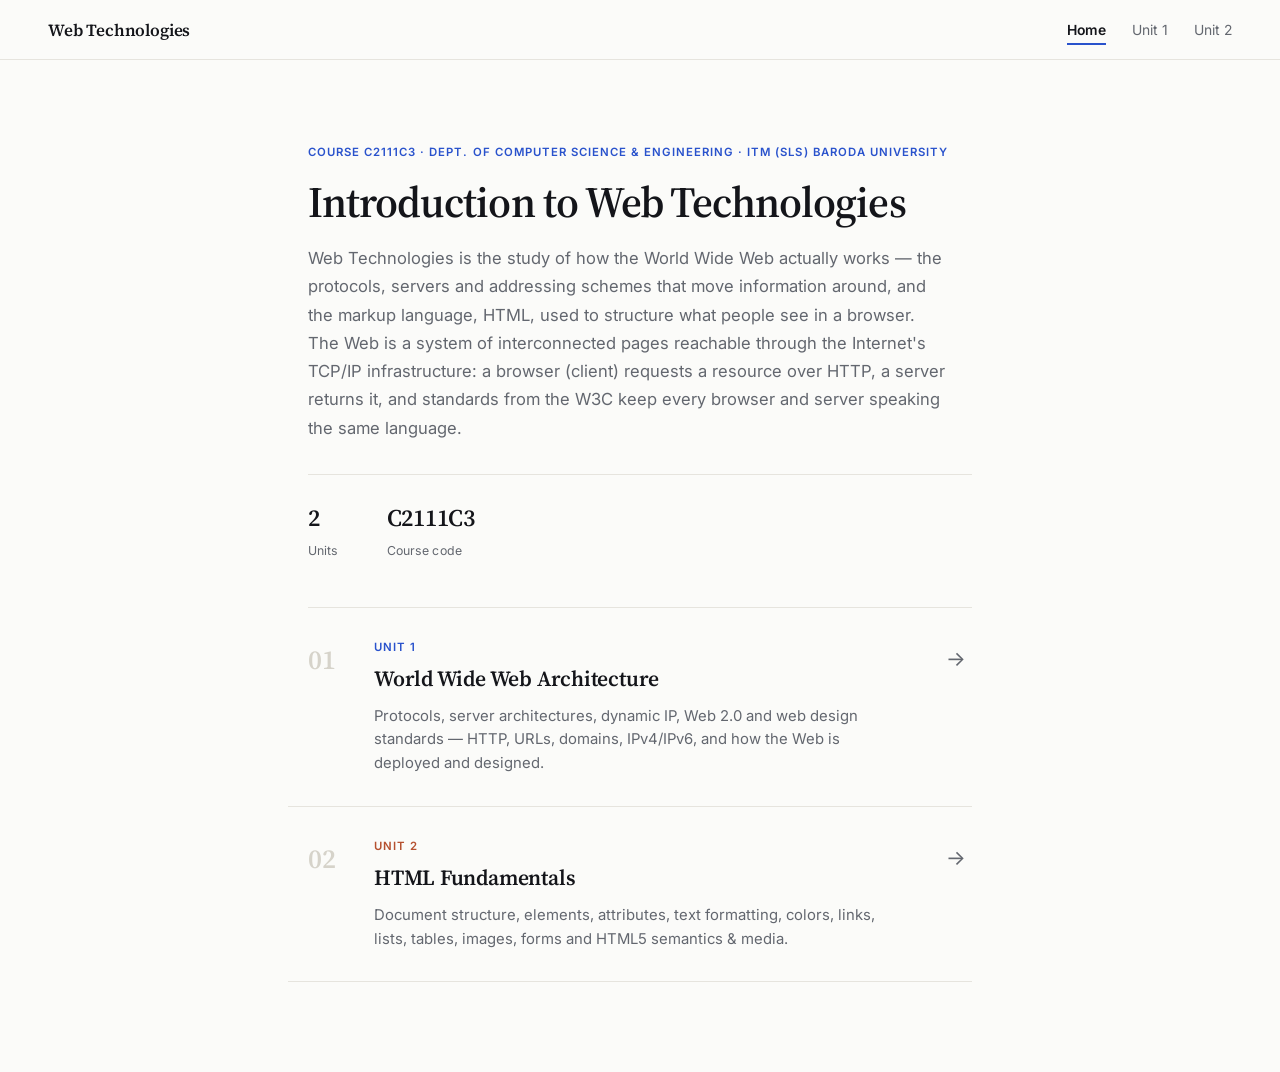
==== index.html @ 46a021d7 "wt website" ====
﻿<!DOCTYPE html>
<html lang="en">
<head>
<meta charset="UTF-8">
<meta name="viewport" content="width=device-width, initial-scale=1, viewport-fit=cover">
<title>Web Technologies — Course Notes</title>
<link rel="icon" type="image/x-icon" href="favicon.ico">
<link rel="preconnect" href="https://fonts.googleapis.com">
<link rel="preconnect" href="https://fonts.gstatic.com" crossorigin>
<link href="https://fonts.googleapis.com/css2?family=Source+Serif+4:opsz,wght@8..60,500;8..60,600;8..60,700&family=Inter:wght@400;500;600;700&display=swap" rel="stylesheet">
<link rel="stylesheet" href="style.css">
</head>
<body>

<header class="topbar">
  <button type="button" class="brand" data-page="home">Web&nbsp;Technologies</button>
  <div class="navgrp">
    <button type="button" id="nav-home" class="navlink on" data-page="home">Home</button>
    <button type="button" id="nav-unit1" class="navlink" data-page="unit1">Unit 1</button>
    <button type="button" id="nav-unit2" class="navlink" data-page="unit2">Unit 2</button>
  </div>
</header>
<div class="progress" id="progressBar"></div>

<!-- ============ HOME ============ -->
<div id="home" class="page active">
  <div class="home-wrap">
    <span class="eyebrow">Course C2111C3 · Dept. of Computer Science &amp; Engineering · ITM (SLS) Baroda University</span>
    <h1>Introduction to Web Technologies</h1>
    <p class="lede">Web Technologies is the study of how the World Wide Web actually works — the protocols, servers and addressing schemes that move information around, and the markup language, HTML, used to structure what people see in a browser. The Web is a system of interconnected pages reachable through the Internet's TCP/IP infrastructure: a browser (client) requests a resource over HTTP, a server returns it, and standards from the W3C keep every browser and server speaking the same language.</p>
    <div class="stats-row">
      <div><strong>2</strong><span>Units</span></div>
      <div><strong>C2111C3</strong><span>Course code</span></div>
    </div>
    <div class="unit-list">
      <a href="#unit1" class="unit-row c1" data-page="unit1">
        <span class="num">01</span>
        <span class="body">
          <span class="eyebrow">Unit 1</span>
          <h2>World Wide Web Architecture</h2>
          <p>Protocols, server architectures, dynamic IP, Web 2.0 and web design standards — HTTP, URLs, domains, IPv4/IPv6, and how the Web is deployed and designed.</p>
        </span>
        <span class="arrow">→</span>
      </a>
      <a href="#unit2" class="unit-row c2" data-page="unit2">
        <span class="num">02</span>
        <span class="body">
          <span class="eyebrow">Unit 2</span>
          <h2>HTML Fundamentals</h2>
          <p>Document structure, elements, attributes, text formatting, colors, links, lists, tables, images, forms and HTML5 semantics &amp; media.</p>
        </span>
        <span class="arrow">→</span>
      </a>
    </div>
  </div>
</div>

<!-- ============ UNIT 1 ============ -->
<div id="unit1" class="page">
<div class="layout">
<nav class="side">
  <button type="button" class="backlink" data-page="home">← Home</button>
  <div class="label">Unit 1 — Contents</div>
  <a href="#web-overview">WWW overview</a>
  <a href="#internet-vs-www">Internet vs WWW</a>
  <a href="#client-server">Client–server model</a>
  <a href="#http">HTTP request/response</a>
  <a href="#uri-url">URI vs URL</a>
  <a href="#domains">Domains &amp; TLDs</a>
  <a href="#ip-addressing">IPv4 vs IPv6</a>
  <a href="#ip-classes">IPv4 limits, IPv6, classes</a>
  <a href="#ip-mac">IP vs MAC &amp; safety</a>
  <a href="#dynamic-dns">Dynamic IP &amp; DDNS</a>
  <a href="#web20">Web 2.0 tech</a>
  <a href="#linux-server">Linux server setup</a>
  <a href="#web-design">Web design principles</a>
  <a href="#review-u1">Review questions</a>
</nav>
<main>
  <div class="unit-hero"><span class="eyebrow">Unit 1</span><h1>World Wide Web Architecture</h1><p>Protocols, server architectures, dynamic IP, Web 2.0 &amp; design standards.</p></div>

  <section class="topic u1" id="web-overview">
    <h3>What Is the World Wide Web?</h3>
    <p>The WWW is a system of interconnected pages and information accessed over the Internet, using hyperlinks to navigate between documents in text, image, audio and video formats. It was invented by Tim Berners-Lee at CERN in 1989, and the World Wide Web Consortium (<code class="inline">W3C</code>) was founded to keep its standards open. The very first website is still live at <code class="inline">http://info.cern.ch/</code>. Today the Web hosts 1.5&nbsp;billion+ sites in 150+ languages, reaches over 63% of the world's population, and is browsed mostly through Chrome (60%+ share).</p>
    <dl class="deflist">
      <div><dt>Web 1.0 (1990–2000)</dt><dd>Static, read-only, one-way information sharing.</dd></div>
      <div><dt>Web 2.0 (2000–2010)</dt><dd>Interactive, social, user-generated content.</dd></div>
      <div><dt>Web 3.0 (2010–2020)</dt><dd>Semantic web — machines understand and personalize data.</dd></div>
      <div><dt>Web 4.0 (2020–2030)</dt><dd>Intelligent, AI-driven, decentralized "web OS".</dd></div>
    </dl>
  </section>

  <section class="topic u1" id="internet-vs-www">
    <h3>Internet vs. World Wide Web</h3>
    <table>
      <tr><th></th><th>The Internet</th><th>The World Wide Web</th></tr>
      <tr><td>Layer</td><td>Hardware / network layer</td><td>Application / data layer</td></tr>
      <tr><td>What it is</td><td>A globally decentralized network of networks running TCP/IP — routers, fiber, packet switching, IP routing</td><td>An information system running <em>on top of</em> the Internet, using hypertext, URIs and HTTP</td></tr>
    </table>
    <p class="callout">Key takeaway: the Internet provides the <strong>infrastructure</strong> (the roads); the WWW provides the <strong>service</strong> (the traffic on them).</p>
  </section>

  <section class="topic u1" id="client-server">
    <h3>Browsers, Servers &amp; the Client–Server Model</h3>
    <p>The Web runs on a client–server architecture: the browser requests a resource and the server returns it. A browser is a software interface — Chrome, Opera Mini, Internet Explorer — that renders text/pictures/animation/video, and also handles searching, file transfer and mail.</p>
    <dl class="deflist">
      <div><dt>Web browser</dt><dd>Rendering engine (Blink, Gecko, WebKit) builds the DOM/CSSOM; a JS engine (V8, SpiderMonkey) runs scripts; a network/storage layer handles cache, cookies and TLS.</dd></div>
      <div><dt>Web server</dt><dd>Listens on ports 80/443, serves files or routes to an app. Apache uses one process/thread per connection; Nginx/Node.js is async event-driven, handling 10k+ connections efficiently.</dd></div>
    </dl>
  </section>

  <section class="topic u1" id="http">
    <h3>HTTP: Request &amp; Response</h3>
    <dl class="deflist">
      <div><dt>Request</dt><dd><strong>Line:</strong> method + URI + version, e.g. <code class="inline">GET /api/data HTTP/1.1</code> · <strong>Headers:</strong> Host, User-Agent, Accept · <strong>Body:</strong> payload for POST/PUT</dd></div>
      <div><dt>Response</dt><dd><strong>Status line:</strong> version + code, e.g. <code class="inline">HTTP/1.1 200 OK</code> · <strong>Headers:</strong> Content-Type, Set-Cookie, Cache-Control · <strong>Body:</strong> HTML, CSS or JSON</dd></div>
    </dl>
    <p><strong>Request–response lifecycle:</strong></p>
    <ol>
      <li><strong>DNS resolution</strong> — browser converts the domain to an IP via local cache → recursive resolver → root/TLD → authoritative DNS.</li>
      <li><strong>TCP 3-way handshake</strong> — client sends SYN, server replies SYN-ACK, client sends ACK, on port 80 or 443.</li>
      <li><strong>HTTP transmission</strong> — client sends the request; server runs routing/DB logic and returns the response.</li>
      <li><strong>Teardown / keep-alive</strong> — socket closes, or stays open for further requests.</li>
    </ol>
  </section>

  <section class="topic u1" id="uri-url">
    <h3>URI vs. URL</h3>
    <p><strong>URI</strong> is the umbrella term for anything that identifies a resource — a <strong>URL</strong> identifies by location, a <strong>URN</strong> identifies by name regardless of location (e.g. <code class="inline">urn:isbn:978-0-395-36341-6</code>). A <strong>URL</strong> is a URI that also tells you how to reach the resource, so it always includes a scheme, e.g. <code class="inline">https://www.google.com</code>. Analogy: a URI is like a person's name; a URL is their full home address.</p>
    <p><strong>Anatomy of a URL</strong> — <code class="inline">https://www.itmbu.ac.in</code>:</p>
    <table>
      <tr><th>Part</th><th>Value</th><th>Meaning</th></tr>
      <tr><td>Scheme</td><td>https://</td><td>Protocol; the "s" means an encrypted SSL/TLS connection</td></tr>
      <tr><td>Subdomain</td><td>www</td><td>Conventional label for the main public web server</td></tr>
      <tr><td>2nd-level domain</td><td>itmbu</td><td>The organisation's chosen name</td></tr>
      <tr><td>TLD</td><td>.ac.in</td><td>.ac = academic institution, .in = India ccTLD</td></tr>
    </table>
  </section>

  <section class="topic u1" id="domains">
    <h3>Domain Names, Labels &amp; TLDs</h3>
    <p>Domain names are human-readable stand-ins for hard-to-remember IP addresses, and are parsed <strong>right to left</strong> (e.g. <code class="inline">developer.mozilla.org</code> → TLD → label1 → label2). A <strong>label</strong> can be 1–63 characters, is case-insensitive, and may only use letters, digits and hyphens (never as the first/last character). The label directly before the TLD is the <strong>second-level domain (SLD)</strong>; a domain isn't limited to 3 labels — <code class="inline">informatics.ed.ac.uk</code> is valid, and any base domain can delegate subdomains (<code class="inline">support.mozilla.org</code>).</p>
    <dl class="deflist">
      <div><dt>Generic TLDs</dt><dd>.com, .org, .net — no eligibility rules.</dd></div>
      <div><dt>Country-code TLDs</dt><dd>.in, .fr, .us — may require local language or hosting.</dd></div>
      <div><dt>Restricted TLDs</dt><dd>.gov (government only), .edu / .ac (accredited institutions only).</dd></div>
    </dl>
    <p class="callout">You never permanently <em>own</em> a domain — you pay a registrar (which uses a registry) for the right to use it for one or more years, renewable ahead of other applicants. Some TLDs skip standard registrars entirely — every <code class="inline">.fire</code> domain, for example, is managed directly by Amazon.</p>
  </section>

  <section class="topic u1" id="ip-addressing">
    <h3>IP Addressing: IPv4 vs. IPv6</h3>
    <p>An IP address is a unique numeric label assigned to every network-connected device, allocated under IANA rules (ranging 0.0.0.0–255.255.255.255 for IPv4).</p>
    <table>
      <tr><th>Feature</th><th>IPv4</th><th>IPv6</th></tr>
      <tr><td>Size</td><td>32-bit</td><td>128-bit</td></tr>
      <tr><td>Notation</td><td>Decimal dotted — 192.168.5.18</td><td>Hex colon — 2001:db8::1</td></tr>
      <tr><td>Address space</td><td>~4.3 billion (nearly exhausted)</td><td>340 undecillion</td></tr>
      <tr><td>Configuration</td><td>Manual or DHCP</td><td>SLAAC, DHCPv6 or manual</td></tr>
      <tr><td>NAT</td><td>Often required</td><td>End-to-end connectivity, no NAT needed</td></tr>
      <tr><td>Security</td><td>IPsec optional</td><td>IPsec built in</td></tr>
      <tr><td>Header</td><td>Variable, 20–60 bytes</td><td>Fixed, 40 bytes</td></tr>
    </table>
    <dl class="deflist">
      <div><dt>Public</dt><dd>The router's external address facing the ISP/Internet.</dd></div>
      <div><dt>Private</dt><dd>Internal LAN address, reused across networks to save IPv4 space (IPv6 equivalent: ULA).</dd></div>
      <div><dt>Static</dt><dd>Manually fixed; used for servers, DNS, production systems.</dd></div>
      <div><dt>Dynamic</dt><dd>Auto-assigned by DHCP from a pool; changes on reboot/lease expiry.</dd></div>
    </dl>
    <p><strong>Reserved addresses:</strong> <code class="inline">0.0.0.0</code> default network · <code class="inline">127.0.0.1</code> loopback (self-test) · <code class="inline">169.254.0.1–254</code> link-local (auto-assigned when DHCP fails) · <code class="inline">255.255.255.255</code> broadcast.</p>
  </section>

  <section class="topic u1" id="ip-classes">
    <h3>IPv4 Limitations, IPv6 Benefits &amp; Address Classes</h3>
    <p>IPv4's 32-bit space is nearly exhausted, and it shows in three places: <strong>scalability</strong> (limited addresses plus wasteful broadcast overhead), <strong>routing</strong> (complex, variable-length headers and manual/DHCP misconfiguration slow every hop), and <strong>security</strong> (IPsec isn't built in, and QoS prioritisation for real-time video/voice is weak). IPv6 fixes all three with a 128-bit space, a simplified fixed 40-byte header, built-in IPsec, native QoS, and mobile-friendly design.</p>
    <p><strong>Transition strategies:</strong> <em>dual stacking</em> (a device runs IPv4 and IPv6 side by side), <em>tunneling</em> (IPv6 packets are wrapped inside IPv4 to cross older networks), and <em>NAT</em> (translates addresses so the two IP versions can talk to each other).</p>
    <table>
      <tr><th>Class</th><th>Range</th><th>Use</th></tr>
      <tr><td>A</td><td>10.0.0.0 – 10.255.255.255</td><td>Common subnet</td></tr>
      <tr><td>B</td><td>172.16.0.0 – 172.31.255.255</td><td>Common subnet</td></tr>
      <tr><td>C</td><td>192.168.0.0 – 192.168.255.255</td><td>Common subnet</td></tr>
      <tr><td>D</td><td>224.0.0.0 – 239.255.255.255</td><td>Multicast</td></tr>
      <tr><td>E</td><td>240.0.0.0 – 254.255.255.255</td><td>Experimental</td></tr>
    </table>
  </section>

  <section class="topic u1" id="ip-mac">
    <h3>IP vs. MAC Address, and Staying Safe</h3>
    <dl class="deflist">
      <div><dt>IP address</dt><dd>Network-layer connection identifier, 4 bytes (IPv4) or 16 bytes (IPv6), assigned by the ISP, usually dynamic, and visible to third parties online.</dd></div>
      <div><dt>MAC address</dt><dd>Data-link-layer physical identifier, 6-byte hex, set by the hardware manufacturer, static/permanent, and private — visible only on your own LAN.</dd></div>
    </dl>
    <p>An exposed IP can be used for geographic tracking, targeted DDoS attacks, or to falsely implicate you in illegal downloads. Protect it with a <strong>VPN</strong>, a <strong>proxy server</strong>, a <strong>NAT firewall</strong>, ISP-rotated <strong>dynamic IPs</strong>, or simply by resetting your modem.</p>
  </section>

  <section class="topic u1" id="dynamic-dns">
    <h3>Dynamic IP &amp; Dynamic DNS (DDNS)</h3>
    <p><strong>Problem:</strong> standard DNS A-records map a domain to a fixed IP. When a home or small-business server's dynamic IP changes, the domain lookup breaks.</p>
    <p><strong>Solution:</strong> a lightweight DDNS daemon on the server watches the WAN IP; whenever it changes, the daemon sends an authenticated API request that updates the DNS A-record within seconds, keeping the domain reliably pointed at the server.</p>
  </section>

  <section class="topic u1" id="web20">
    <h3>Web 2.0 Technologies</h3>
    <dl class="deflist">
      <div><dt>AJAX / async</dt><dd><code class="inline">XMLHttpRequest</code> and <code class="inline">fetch()</code> fetch data in the background without a full reload — enabling single-page apps.</dd></div>
      <div><dt>User-generated content</dt><dd>Shift from static one-way pages to participatory platforms — social networks, wikis, blogs.</dd></div>
      <div><dt>RESTful APIs</dt><dd>Lightweight JSON over HTTP REST replaced heavy SOAP/XML, enabling third-party mashups.</dd></div>
      <div><dt>SaaS</dt><dd>Apps moved from installed binaries to cloud-hosted browser apps (Docs, Figma, Office 365).</dd></div>
    </dl>
  </section>

  <section class="topic u1" id="linux-server">
    <h3>Deploying a Linux Web Server</h3>
    <ol>
      <li><strong>Install packages</strong> — <code class="inline">sudo apt update && sudo apt install apache2 nginx</code> on Debian/Ubuntu.</li>
      <li><strong>Directory &amp; permissions</strong> — document root at <code class="inline">/var/www/html</code>, ownership assigned via <code class="inline">chown</code>.</li>
      <li><strong>Virtual hosts</strong> — per-domain config files in <code class="inline">sites-available</code>, letting one IP serve multiple domains.</li>
      <li><strong>Firewall &amp; SSL</strong> — open HTTP/HTTPS ports with <code class="inline">ufw</code>; issue certificates via Let's Encrypt / Certbot.</li>
    </ol>
  </section>

  <section class="topic u1" id="web-design">
    <h3>Effective Web Design Principles</h3>
    <dl class="deflist">
      <div><dt>Visual hierarchy / F-pattern</dt><dd>Users scan, not read — eye-tracking shows an F-shaped pattern, so put logos, nav and CTAs along the top-left path.</dd></div>
      <div><dt>3-click rule</dt><dd>Clear sitemaps and breadcrumbs so any content is reachable within 3 clicks.</dd></div>
      <div><dt>Responsive design (RWD)</dt><dd>Fluid layouts across phones/tablets/desktops via media queries, flexbox and grid.</dd></div>
      <div><dt>Accessibility (WCAG 2.1)</dt><dd>Minimum 4.5:1 text contrast, image alt text, full keyboard navigation.</dd></div>
      <div><dt>Performance</dt><dd>Core Web Vitals (LCP/CLS/FID) improved via image compression, minification, CDNs; 1s loads convert far better than 4s loads.</dd></div>
      <div><dt>Cross-browser &amp; security</dt><dd>CSS resets/autoprefixer for engine differences; enforce Content-Security-Policy headers to block XSS and clickjacking.</dd></div>
    </dl>
  </section>

  <section class="topic u1" id="review-u1">
    <h3>Quick Review Questions</h3>
    <ol>
      <li>Differentiate between the Internet and the WWW, with examples.</li>
      <li>Explain the HTTP request–response header structure in detail.</li>
      <li>Describe Dynamic IP and how Dynamic DNS resolves IP shifts.</li>
      <li>What are the key features of Web 2.0? Explain AJAX.</li>
    </ol>
  </section>
  <footer>Web Technologies (C2111C3) — Unit 1 notes, compiled from class lecture slides.</footer>
</main>
</div>
</div>

<!-- ============ UNIT 2 ============ -->
<div id="unit2" class="page">
<div class="layout">
<nav class="side">
  <button type="button" class="backlink" data-page="home">← Home</button>
  <div class="label">Unit 2 — Contents</div>
  <a href="#html-intro">What is HTML?</a>
  <a href="#html-history">HTML history</a>
  <a href="#elements-tags">Elements &amp; nesting</a>
  <a href="#attributes">Attributes</a>
  <a href="#headings-paragraphs">Headings &amp; paragraphs</a>
  <a href="#text-formatting">Text formatting</a>
  <a href="#quotations">Quotations &amp; citation</a>
  <a href="#colors">Colors</a>
  <a href="#links">Hyperlinks</a>
  <a href="#lists">Lists</a>
  <a href="#tables">Tables</a>
  <a href="#images">Images</a>
  <a href="#forms">Forms &amp; input</a>
  <a href="#html5">HTML5 semantics &amp; media</a>
  <a href="#meta">Meta tags &amp; XHTML</a>
</nav>
<main>
  <div class="unit-hero"><span class="eyebrow" style="color:var(--u2)">Unit 2</span><h1>HTML</h1><p>Document structure, elements, attributes, formatting, and HTML5.</p></div>

  <section class="topic u2" id="html-intro">
    <h3>What Is HTML?</h3>
    <p>HTML (HyperText Markup Language) is the standard markup language for creating web pages. It describes a page's structure through nested elements that define layout blocks; the browser interprets these tags to render content — it never displays the raw tags themselves.</p>
    <div class="codeblock"><div class="codebar"><span class="lang">html</span><button class="copybtn">Copy</button></div><pre data-lang="html"><code>&lt;!DOCTYPE html&gt;
&lt;html&gt;
  &lt;head&gt;
    &lt;title&gt;Page Title&lt;/title&gt;
  &lt;/head&gt;
  &lt;body&gt;
    &lt;h1&gt;My First Heading&lt;/h1&gt;
    &lt;p&gt;My first paragraph.&lt;/p&gt;
  &lt;/body&gt;
&lt;/html&gt;</code></pre></div>
    <p><code class="inline">&lt;!DOCTYPE html&gt;</code> declares an HTML5 document · <code class="inline">&lt;html&gt;</code> is the root element · <code class="inline">&lt;head&gt;</code> holds metadata · <code class="inline">&lt;title&gt;</code> sets the browser tab text · <code class="inline">&lt;body&gt;</code> contains everything visible.</p>
    <p class="callout">Tip: press <strong>Ctrl+U</strong> (Cmd+Option+U on Mac) to view a page's raw source, or right-click → <strong>Inspect</strong> to explore live elements and styles in DevTools.</p>
  </section>

  <section class="topic u2" id="html-history">
    <h3>A Brief History of HTML</h3>
    <p>1989 Tim Berners-Lee invents the Web → 1991 he writes HTML → 1993 Dave Raggett drafts HTML → 1995 HTML 2.0 → 1997 HTML 3.2 (W3C) → 1999 HTML 4.01 → 2000 XHTML 1.0 → 2008–2014 WHATWG drafts culminate in the HTML5 W3C Recommendation (2014) → 2016–2017 HTML 5.1 / 5.2.</p>
  </section>

  <section class="topic u2" id="elements-tags">
    <h3>Elements, Tags &amp; Nesting</h3>
    <p>An element = start tag + content + end tag, e.g. <code class="inline">&lt;p&gt;My first paragraph.&lt;/p&gt;</code>. <strong>Empty elements</strong> like <code class="inline">&lt;br&gt;</code> have no content and no closing tag. Elements nest inside one another, and closing tags must mirror the opening order: <code class="inline">&lt;html&gt;&lt;body&gt;…&lt;/body&gt;&lt;/html&gt;</code>.</p>
    <p class="callout">Never skip a closing tag — browsers may auto-correct malformed markup, but relying on that causes unpredictable rendering, style leakage and accessibility bugs. HTML tags are case-insensitive (<code class="inline">&lt;P&gt;</code> = <code class="inline">&lt;p&gt;</code>), but W3C recommends — and XHTML requires — lowercase.</p>
  </section>

  <section class="topic u2" id="attributes">
    <h3>HTML Attributes</h3>
    <p>Attributes live only in the start tag, as <code class="inline">name="value"</code> pairs, and modify an element's default behaviour.</p>
    <table>
      <tr><th>Attribute</th><th>Used on</th><th>Purpose</th></tr>
      <tr><td><code>href</code></td><td>&lt;a&gt;</td><td>Link destination</td></tr>
      <tr><td><code>src</code></td><td>&lt;img&gt;</td><td>Resource path — absolute (external) or relative (local, more resilient)</td></tr>
      <tr><td><code>width</code> / <code>height</code></td><td>&lt;img&gt;</td><td>Reserves layout space, prevents shift while loading</td></tr>
      <tr><td><code>alt</code></td><td>&lt;img&gt;</td><td>Fallback text for accessibility / broken images</td></tr>
      <tr><td><code>style</code></td><td>any element</td><td>Inline CSS, e.g. <code>style="background-color:powderblue;"</code></td></tr>
      <tr><td><code>lang</code></td><td>&lt;html&gt;</td><td>Declares page language, e.g. <code>lang="en-US"</code></td></tr>
      <tr><td><code>title</code></td><td>any element</td><td>Hover tooltip / advisory text</td></tr>
    </table>
    <p class="callout">Always quote attribute values (mandatory once a value contains a space) and prefer lowercase attribute names. If a value itself contains quotes, alternate styles: <code class="inline">title='John "Ace" Smith'</code> or <code class="inline">title="John 'Ace' Smith"</code>.</p>
  </section>

  <section class="topic u2" id="headings-paragraphs">
    <h3>Headings, Paragraphs &amp; Whitespace</h3>
    <p><code class="inline">&lt;h1&gt;</code>–<code class="inline">&lt;h6&gt;</code> define six levels of heading importance — use only one <code class="inline">&lt;h1&gt;</code> per page, and never use headings just to make text big or bold (search engines use them to index structure; resize with <code class="inline">style="font-size:60px;"</code> instead). <code class="inline">&lt;p&gt;</code> defines a block-level paragraph; browsers add margin before and after automatically.</p>
    <p>Extra spaces and line breaks in your source code <strong>collapse to a single space</strong> when rendered (the "poem problem") — use <code class="inline">&lt;pre&gt;</code> to preserve exact whitespace and line breaks in a monospace font. <code class="inline">&lt;hr&gt;</code> inserts a thematic break; <code class="inline">&lt;br&gt;</code> forces a line break without starting a new paragraph.</p>
  </section>

  <section class="topic u2" id="text-formatting">
    <h3>Text Formatting Elements</h3>
    <table>
      <tr><th>Tag</th><th>Effect</th></tr>
      <tr><td><code>&lt;b&gt;</code></td><td>Bold text (visual only)</td></tr>
      <tr><td><code>&lt;strong&gt;</code></td><td>Important text (bold + semantic emphasis)</td></tr>
      <tr><td><code>&lt;i&gt;</code></td><td>Italic text (visual only)</td></tr>
      <tr><td><code>&lt;em&gt;</code></td><td>Emphasized text (italic + semantic stress)</td></tr>
      <tr><td><code>&lt;small&gt;</code></td><td>Smaller text</td></tr>
      <tr><td><code>&lt;mark&gt;</code></td><td>Highlighted / marked text</td></tr>
      <tr><td><code>&lt;del&gt;</code></td><td>Deleted text (strikethrough)</td></tr>
      <tr><td><code>&lt;ins&gt;</code></td><td>Inserted text (underlined)</td></tr>
      <tr><td><code>&lt;sub&gt;</code> / <code>&lt;sup&gt;</code></td><td>Subscript / superscript</td></tr>
    </table>
  </section>

  <section class="topic u2" id="quotations">
    <h3>Quotation &amp; Citation Elements</h3>
    <table>
      <tr><th>Tag</th><th>Purpose</th></tr>
      <tr><td><code>&lt;blockquote&gt;</code></td><td>Long, block-level quotation (browser adds margins)</td></tr>
      <tr><td><code>&lt;q&gt;</code></td><td>Short inline quotation (browser adds quote marks automatically)</td></tr>
      <tr><td><code>&lt;abbr&gt;</code></td><td>Abbreviation — pair with <code>title=""</code> for the full term on hover</td></tr>
      <tr><td><code>&lt;address&gt;</code></td><td>Contact information for the author/owner</td></tr>
      <tr><td><code>&lt;cite&gt;</code></td><td>Title of a referenced creative work</td></tr>
      <tr><td><code>&lt;bdo&gt;</code></td><td>Overrides text direction (bi-directional override)</td></tr>
    </table>
  </section>

  <section class="topic u2" id="colors">
    <h3>HTML Colors</h3>
    <p>Colors can use 140+ named keywords or three numeric models:</p>
    <div class="swatch-row">
      <div class="swatch" style="background:rgb(255,99,71)"></div>
      <div class="swatch" style="background:#2952cc"></div>
      <div class="swatch" style="background:hsl(147,50%,47%)"></div>
      <div class="swatch" style="background:hsla(9,100%,64%,.5)"></div>
    </div>
    <ul>
      <li><strong>RGB</strong> — <code class="inline">rgb(red, green, blue)</code>, each 0–255, e.g. <code class="inline">rgb(255,99,71)</code>; <strong>RGBA</strong> adds an alpha (0–1) for opacity.</li>
      <li><strong>HEX</strong> — <code class="inline">#RRGGBB</code>, two hex digits per channel, e.g. <code class="inline">#ff6347</code>.</li>
      <li><strong>HSL</strong> — <code class="inline">hsl(hue, saturation, lightness)</code>: hue 0–360° (0=red, 120=green, 240=blue), saturation 0–100% (0%=gray → 100%=full color), lightness 0–100% (0%=black → 100%=white). <strong>HSLA</strong> adds an alpha channel.</li>
    </ul>
    <p><strong>Try it — live HSL mixer:</strong></p>
    <div class="mixer">
      <div class="sliders">
        <label>Hue <span id="mh-val">210</span>°<input type="range" id="mh" min="0" max="360" value="210"></label>
        <label>Saturation <span id="ms-val">70</span>%<input type="range" id="ms" min="0" max="100" value="70"></label>
        <label>Lightness <span id="ml-val">55</span>%<input type="range" id="ml" min="0" max="100" value="55"></label>
      </div>
      <div class="mixer-col">
        <div class="mixer-swatch" id="mixer-swatch"></div>
        <code class="inline mixer-code" id="mixer-code">hsl(210,70%,55%)</code>
      </div>
    </div>
  </section>

  <section class="topic u2" id="links">
    <h3>Hyperlinks</h3>
    <div class="codeblock"><div class="codebar"><span class="lang">html</span><button class="copybtn">Copy</button></div><pre data-lang="html"><code>&lt;a href="https://www.itmbu.ac.in" target="_blank"&gt;Visit ITMBU&lt;/a&gt;
&lt;a href="https://example.com"&gt;&lt;img src="logo.png" alt="Logo"&gt;&lt;/a&gt;
&lt;a href="mailto:info@itmbu.ac.in"&gt;Email us&lt;/a&gt;</code></pre></div>
    <p>Images and buttons can be wrapped in an <code class="inline">&lt;a&gt;</code> too, and <code class="inline">mailto:</code> links open the user's email client. The <code class="inline">target</code> attribute controls where the link opens: <code class="inline">_self</code> (default, same tab), <code class="inline">_blank</code> (new tab), <code class="inline">_parent</code>, <code class="inline">_top</code>.</p>
    <p><strong>Absolute URL</strong> — full address to an external resource. <strong>Relative URL</strong> — a path within the same site (e.g. <code class="inline">images/pic.jpg</code>); preferred, since it survives a domain change.</p>
  </section>

  <section class="topic u2" id="lists">
    <h3>Lists</h3>
    <dl class="deflist">
      <div><dt>&lt;ul&gt;</dt><dd>Unordered (bulleted) list of <code class="inline">&lt;li&gt;</code> items; <code class="inline">type</code> can be disc, circle or square.</dd></div>
      <div><dt>&lt;ol&gt;</dt><dd>Ordered (numbered) list of <code class="inline">&lt;li&gt;</code> items; <code class="inline">type</code> can be 1, A, a, I or i.</dd></div>
      <div><dt>&lt;dl&gt;</dt><dd>Description list pairing <code class="inline">&lt;dt&gt;</code> (term) with <code class="inline">&lt;dd&gt;</code> (description).</dd></div>
    </dl>
  </section>

  <section class="topic u2" id="tables">
    <h3>Tables</h3>
    <p><code class="inline">&lt;table&gt;</code> defines the table, <code class="inline">&lt;tr&gt;</code> a row, <code class="inline">&lt;td&gt;</code> a standard cell, <code class="inline">&lt;th&gt;</code> a bold, centered header cell.</p>
    <div class="codeblock"><div class="codebar"><span class="lang">html</span><button class="copybtn">Copy</button></div><pre data-lang="html"><code>&lt;table&gt;
  &lt;tr&gt;&lt;th&gt;Name&lt;/th&gt;&lt;th&gt;Marks&lt;/th&gt;&lt;/tr&gt;
  &lt;tr&gt;&lt;td&gt;Asha&lt;/td&gt;&lt;td&gt;92&lt;/td&gt;&lt;/tr&gt;
&lt;/table&gt;</code></pre></div>
  </section>

  <section class="topic u2" id="images">
    <h3>Images</h3>
    <div class="codeblock"><div class="codebar"><span class="lang">html</span><button class="copybtn">Copy</button></div><pre data-lang="html"><code>&lt;img src="img_girl.jpg" alt="Girl with a jacket" width="500" height="600"&gt;</code></pre></div>
    <p><code class="inline">&lt;img&gt;</code> is an empty (self-closing) element. <code class="inline">src</code> can be absolute or relative; <code class="inline">alt</code> is essential for accessibility and shows if the image fails to load; <code class="inline">width</code>/<code class="inline">height</code> prevent layout shift while loading. Common formats: JPEG, PNG, GIF, SVG, WebP.</p>
  </section>

  <section class="topic u2" id="forms">
    <h3>Forms &amp; Input</h3>
    <div class="codeblock"><div class="codebar"><span class="lang">html</span><button class="copybtn">Copy</button></div><pre data-lang="html"><code>&lt;form action="/action_page.php"&gt;
  &lt;label for="fname"&gt;First name:&lt;/label&gt;
  &lt;input type="text" id="fname" name="fname"&gt;
  &lt;input type="submit" value="Submit"&gt;
&lt;/form&gt;</code></pre></div>
    <p><code class="inline">&lt;form&gt;</code> wraps and coordinates all input controls, typically posting to a server via <code class="inline">action</code>. <code class="inline">&lt;input&gt;</code> is the core control — its behaviour depends on <code class="inline">type</code>:</p>
    <table>
      <tr><th>Type</th><th>Behaviour</th></tr>
      <tr><td><code>text</code></td><td>Single-line text field</td></tr>
      <tr><td><code>radio</code></td><td>Pick one option from a group sharing the same <code>name</code></td></tr>
      <tr><td><code>checkbox</code></td><td>Pick any number — selections are independent</td></tr>
      <tr><td><code>submit</code></td><td>Sends the form data to the server</td></tr>
      <tr><td><code>email</code></td><td>HTML5 — validates an @ symbol</td></tr>
      <tr><td><code>date</code></td><td>HTML5 — native calendar picker</td></tr>
      <tr><td><code>color</code></td><td>HTML5 — native color picker</td></tr>
      <tr><td><code>range</code></td><td>HTML5 — draggable slider</td></tr>
    </table>
    <p><code class="inline">&lt;label for="id"&gt;</code> ties descriptive text to a control by matching its <code class="inline">id</code> — screen readers read it aloud, and clicking the label focuses/toggles the control.</p>
  </section>

  <section class="topic u2" id="html5">
    <h3>HTML5: Semantics, Media &amp; APIs</h3>
    <p>Semantic elements replace generic <code class="inline">&lt;div id="header"&gt;</code> with self-describing tags — <code class="inline">&lt;header&gt;</code>, <code class="inline">&lt;nav&gt;</code>, <code class="inline">&lt;main&gt;</code>, <code class="inline">&lt;article&gt;</code>, <code class="inline">&lt;section&gt;</code>, <code class="inline">&lt;aside&gt;</code>, <code class="inline">&lt;footer&gt;</code> — improving SEO and screen-reader navigation.</p>
    <div class="codeblock"><div class="codebar"><span class="lang">html</span><button class="copybtn">Copy</button></div><pre data-lang="html"><code>&lt;video width="600" controls&gt;
  &lt;source src="lecture.mp4" type="video/mp4"&gt;
&lt;/video&gt;

&lt;audio controls&gt;
  &lt;source src="podcast.mp3" type="audio/mpeg"&gt;
&lt;/audio&gt;</code></pre></div>
    <p>Native <code class="inline">&lt;video&gt;</code> / <code class="inline">&lt;audio&gt;</code> need no plugins. The <strong>Drag &amp; Drop API</strong>: add <code class="inline">draggable="true"</code> to make any element draggable, then handle JS events like <code class="inline">ondragstart</code> and <code class="inline">ondragover</code>.</p>
  </section>

  <section class="topic u2" id="meta">
    <h3>Meta Tags &amp; XHTML</h3>
    <p>Meta tags live inside <code class="inline">&lt;head&gt;</code>, invisible to visitors but critical for machines:</p>
    <table>
      <tr><th>Tag</th><th>Purpose</th></tr>
      <tr><td><code>&lt;meta charset="UTF-8"&gt;</code></td><td>Character encoding</td></tr>
      <tr><td><code>&lt;meta name="viewport" content="width=device-width, initial-scale=1"&gt;</code></td><td>Responsive scaling on mobile</td></tr>
      <tr><td><code>&lt;meta name="description" content="..."&gt;</code></td><td>Summary shown in search results</td></tr>
    </table>
    <p class="callout"><strong>XHTML</strong> is the strict, XML-based version of HTML: tags must be lowercase, every element must be properly closed — including empty ones, e.g. <code class="inline">&lt;br /&gt;</code> — and nesting must be perfectly ordered. Unlike HTML5, it won't forgive small mistakes.</p>
  </section>

  <footer>Web Technologies (C2111C3) — Unit 2 notes, compiled from class lecture slides.</footer>
</main>
</div>
</div>

<script src="script.js" defer></script>
</body>
</html>
---- style.css ----
:root{
  --font-serif:"Source Serif 4",Georgia,"Times New Roman",serif;
  --font-sans:"Inter",-apple-system,BlinkMacSystemFont,"Segoe UI",Roboto,Helvetica,Arial,sans-serif;
  --font-mono:ui-monospace,SFMono-Regular,Menlo,Consolas,"Liberation Mono",monospace;
  --bg:#fbfbf9; --surface:#ffffff; --ink:#14151a; --ink-soft:#383b42; --muted:#63676f;
  --line:#e6e4de; --accent:#2952cc; --accent-ink:#1d3a8f; --accent-soft:#eef2fb;
  --u2:#b5502f; --u2-soft:#fbeee7; --topbar-h:60px;
  box-sizing:border-box;
}
*{box-sizing:inherit;margin:0;padding:0}
html{scroll-behavior:smooth}
body{font-family:var(--font-sans);background:var(--bg);color:var(--ink-soft);line-height:1.6;padding-bottom:env(safe-area-inset-bottom,0px);-webkit-font-smoothing:antialiased;-moz-osx-font-smoothing:grayscale;text-rendering:optimizeLegibility}
a{color:inherit}
code,pre{font-family:var(--font-mono)}
.page{display:none}
.page.active{display:block;animation:fadeIn .4s ease both}
@keyframes fadeIn{from{opacity:0;transform:translateY(8px)}to{opacity:1;transform:translateY(0)}}

/* topbar */
.topbar{position:sticky;top:0;z-index:20;background:rgba(251,251,249,.92);backdrop-filter:blur(8px);-webkit-backdrop-filter:blur(8px);border-bottom:1px solid var(--line);display:flex;align-items:center;gap:28px;padding:0 clamp(20px,4vw,48px);height:var(--topbar-h);padding-top:env(safe-area-inset-top,0px)}
.topbar .brand{font-family:var(--font-serif);font-weight:600;font-size:1.06rem;color:var(--ink);cursor:pointer;background:none;border:none;letter-spacing:-.01em}
.topbar .navgrp{display:flex;gap:26px;margin-left:auto}
.topbar button.navlink{background:none;border:none;font-family:var(--font-sans);font-size:.87rem;color:var(--muted);cursor:pointer;padding:4px 0;position:relative}
.topbar button.navlink::after{content:"";position:absolute;left:0;right:100%;bottom:-3px;height:2px;background:var(--accent);transition:right .2s ease}
.topbar button.navlink:hover{color:var(--ink)}
.topbar button.navlink.on{color:var(--ink);font-weight:600}
.topbar button.navlink.on::after{right:0}
.progress{position:sticky;top:var(--topbar-h);height:2px;background:var(--accent);width:0%;z-index:19;transition:width .12s linear}

/* home */
.home-wrap{max-width:760px;margin:0 auto;padding:76px clamp(24px,5vw,48px) 90px}
.eyebrow{font-size:.71rem;letter-spacing:.09em;text-transform:uppercase;color:var(--accent);font-weight:600}
.home-wrap h1{font-family:var(--font-serif);font-weight:600;font-size:clamp(2rem,4vw,2.7rem);letter-spacing:-.022em;line-height:1.12;margin:14px 0 18px;color:var(--ink)}
.home-wrap .lede{color:var(--muted);font-size:1.04rem;max-width:64ch;line-height:1.7}
.stats-row{display:flex;gap:48px;margin-top:32px;padding-top:24px;border-top:1px solid var(--line);flex-wrap:wrap}
.stats-row div strong{display:block;font-family:var(--font-serif);font-size:1.5rem;font-weight:600;letter-spacing:-.01em;color:var(--ink);font-variant-numeric:tabular-nums}
.stats-row div span{font-size:.77rem;letter-spacing:.01em;color:var(--muted)}
.unit-list{margin-top:44px;border-top:1px solid var(--line)}
.unit-row{position:relative;display:flex;align-items:flex-start;gap:22px;padding:30px 6px 30px 20px;margin-left:-20px;border-bottom:1px solid var(--line);text-decoration:none;color:inherit;transition:background .18s ease}
.unit-row::before{content:"";position:absolute;left:0;top:14px;bottom:14px;width:2px;background:var(--accent);transform:scaleY(0);transform-origin:top;transition:transform .25s ease}
.unit-row.c2::before{background:var(--u2)}
.unit-row:hover{background:var(--accent-soft)}
.unit-row:hover::before{transform:scaleY(1)}
.unit-row .num{font-family:var(--font-serif);font-size:1.7rem;font-weight:600;color:#d6d3ca;width:44px;flex-shrink:0;font-variant-numeric:tabular-nums}
.unit-row .body{flex:1}
.unit-row .body .eyebrow{display:block;margin-bottom:6px}
.unit-row.c2 .eyebrow{color:var(--u2)}
.unit-row .body h2{font-family:var(--font-serif);font-size:1.35rem;font-weight:600;letter-spacing:-.01em;margin-bottom:8px;color:var(--ink)}
.unit-row .body p{color:var(--muted);font-size:.93rem;line-height:1.6;max-width:56ch}
.unit-row .arrow{font-size:1.3rem;color:var(--muted);transition:transform .2s ease;margin-top:4px}
.unit-row:hover .arrow{transform:translateX(6px);color:var(--accent)}

/* unit page layout */
.layout{display:grid;grid-template-columns:250px 1fr}
nav.side{position:sticky;top:var(--topbar-h);align-self:start;height:calc(100vh - var(--topbar-h));overflow-y:auto;background:var(--surface);border-right:1px solid var(--line);padding:28px 22px 60px}
nav.side .backlink{display:inline-flex;align-items:center;gap:6px;color:var(--muted);text-decoration:none;font-size:.8rem;background:none;border:none;cursor:pointer;font-family:var(--font-sans);margin-bottom:20px}
nav.side .backlink:hover{color:var(--ink)}
nav.side .label{font-size:.68rem;letter-spacing:.07em;text-transform:uppercase;color:var(--muted);margin:0 0 10px 14px}
nav.side a{display:block;padding:7px 0 7px 14px;font-size:.86rem;color:var(--ink-soft);text-decoration:none;border-left:2px solid transparent;transition:color .15s ease,border-color .15s ease}
nav.side a:hover{color:var(--ink)}
nav.side a.current{color:var(--accent);border-left-color:var(--accent);font-weight:600}
main{padding:52px clamp(24px,5vw,64px) 40px;max-width:760px}
.unit-hero{margin-bottom:8px}
.unit-hero h1{font-family:var(--font-serif);font-weight:600;font-size:clamp(1.7rem,3vw,2.1rem);margin:8px 0 8px;color:var(--ink)}
.unit-hero p{color:var(--muted);font-size:.96rem}

section.topic{padding:36px 0;border-top:1px solid var(--line)}
section.topic:first-of-type{border-top:none}
section.topic h3{font-family:var(--font-serif);font-weight:600;font-size:1.3rem;margin-bottom:14px;scroll-margin-top:76px;color:var(--ink)}
section.topic p{margin-bottom:14px;font-size:.96rem}
section.topic ul,section.topic ol{margin:10px 0 16px 1.35em;font-size:.96rem}
section.topic li{margin-bottom:7px}
section.topic strong{color:var(--ink);font-weight:600}
code.inline{background:var(--accent-soft);color:var(--accent-ink);padding:2px 6px;border-radius:4px;font-size:.85em}
.u2 code.inline{background:var(--u2-soft);color:#8a3b1f}

.deflist{display:grid;grid-template-columns:180px 1fr;gap:0 24px;margin:14px 0 18px}
.deflist>div{display:contents}
.deflist dt{font-weight:600;color:var(--ink);font-size:.9rem;padding:12px 0;border-top:1px solid var(--line)}
.deflist dd{color:var(--muted);font-size:.9rem;padding:12px 0;border-top:1px solid var(--line)}
@media (max-width:640px){.deflist{grid-template-columns:1fr}.deflist dd{padding-top:0;padding-bottom:12px;border-top:none}.deflist dt{border-top:1px solid var(--line)}}

table{width:100%;border-collapse:collapse;margin:16px 0;font-size:.89rem}
th,td{text-align:left;padding:10px 16px 10px 0;border-bottom:1px solid var(--line);vertical-align:top}
th{font-size:.7rem;text-transform:uppercase;letter-spacing:.05em;color:var(--muted);font-weight:600}
td code,th code{font-size:.85em;background:var(--accent-soft);color:var(--accent-ink);padding:1px 5px;border-radius:3px}

.swatch-row{display:flex;gap:10px;flex-wrap:wrap;margin:14px 0}
.swatch{width:56px;height:36px;border-radius:5px;border:1px solid var(--line)}
.callout{border-left:3px solid var(--accent);background:var(--accent-soft);padding:12px 16px;border-radius:0 6px 6px 0;font-size:.9rem;color:var(--ink-soft);margin:16px 0}
.u2 .callout{border-left-color:var(--u2);background:var(--u2-soft)}

/* code blocks */
.codeblock{background:#12141a;border-radius:8px;overflow:hidden;margin:16px 0;border:1px solid #262a33}
.codebar{display:flex;justify-content:space-between;align-items:center;padding:8px 14px;background:#191c23;border-bottom:1px solid #262a33}
.codebar .lang{font-family:var(--font-mono);font-size:.72rem;color:#8890a0;text-transform:lowercase;letter-spacing:.03em}
.codebar .copybtn{font-family:var(--font-sans);font-size:.72rem;color:#c7cbd6;background:transparent;border:1px solid #333844;border-radius:5px;padding:4px 11px;cursor:pointer;transition:background .15s ease,color .15s ease}
.codebar .copybtn:hover{background:#262b36;color:#fff}
pre{margin:0;padding:16px 18px;background:transparent;color:#dce3f0;font-size:.82rem;line-height:1.65;overflow-x:auto}

/* live mixer */
.mixer{display:grid;grid-template-columns:1fr auto;gap:16px 26px;align-items:center;background:var(--surface);border:1px solid var(--line);border-radius:8px;padding:20px 22px;margin:16px 0}
.mixer .sliders{display:flex;flex-direction:column;gap:12px}
.mixer label{font-size:.78rem;color:var(--muted);display:flex;justify-content:space-between}
.mixer input[type=range]{width:100%;accent-color:var(--accent)}
.mixer-col{text-align:center}
.mixer-swatch{width:72px;height:72px;border-radius:8px;border:1px solid var(--line)}
.mixer-code{margin-top:10px;display:inline-block}
@media (max-width:520px){.mixer{grid-template-columns:1fr}.mixer-col{justify-self:center}}

footer{max-width:760px;margin:0 auto;padding:36px clamp(24px,5vw,64px) 90px;color:var(--muted);font-size:.82rem;border-top:1px solid var(--line)}

@media (max-width:840px){
  .layout{grid-template-columns:1fr}
  nav.side{position:static;height:auto;display:flex;flex-wrap:wrap;align-items:center;gap:2px 16px;padding:16px 20px;border-right:none;border-bottom:1px solid var(--line)}
  nav.side .label{width:100%;margin:10px 0 4px 0}
  nav.side .backlink{width:100%}
  main{padding:32px clamp(20px,5vw,32px) 20px}
  .topbar{gap:16px}
  .topbar .navgrp{gap:16px}
}
@media (max-width:420px){
  .topbar{padding:0 14px;gap:10px}
  .topbar .brand{font-size:.88rem}
  .topbar .navgrp{gap:12px;overflow-x:auto;-webkit-overflow-scrolling:touch;scrollbar-width:none}
  .topbar .navgrp::-webkit-scrollbar{display:none}
  .topbar button.navlink{font-size:.78rem;white-space:nowrap;flex-shrink:0}
}
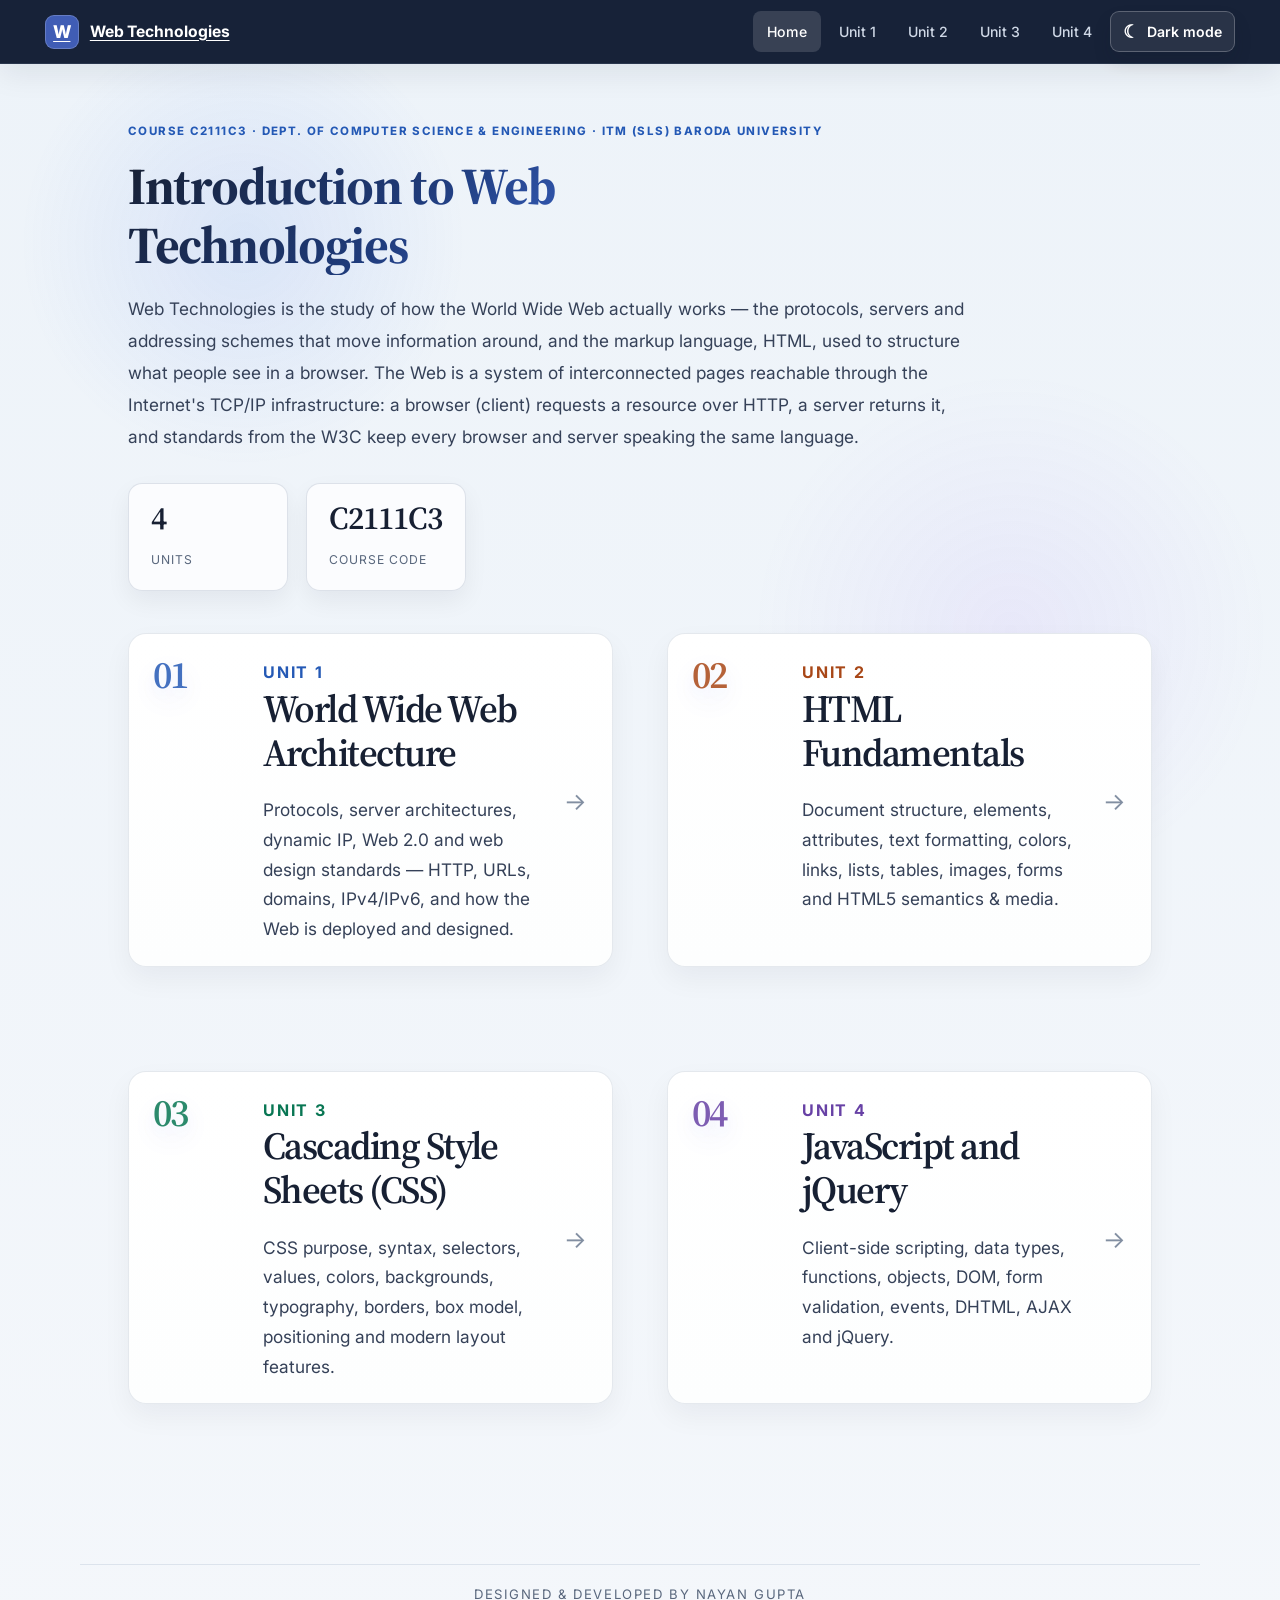
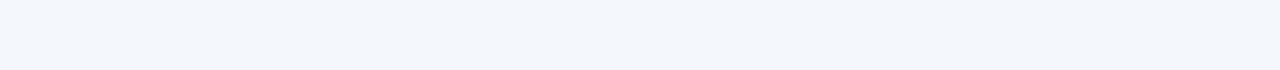
==== commit f3796d18: "anything" ====
--- a/index.html
+++ b/index.html
@@ -1,467 +1,65 @@
-﻿<!DOCTYPE html>
+<!DOCTYPE html>
+
 <html lang="en">
 <head>
-<meta charset="UTF-8">
-<meta name="viewport" content="width=device-width, initial-scale=1, viewport-fit=cover">
+<meta charset="utf-8"/>
+<meta content="width=device-width, initial-scale=1, viewport-fit=cover" name="viewport"/>
 <title>Web Technologies — Course Notes</title>
-<link rel="icon" type="image/x-icon" href="favicon.ico">
-<link rel="preconnect" href="https://fonts.googleapis.com">
-<link rel="preconnect" href="https://fonts.gstatic.com" crossorigin>
-<link href="https://fonts.googleapis.com/css2?family=Source+Serif+4:opsz,wght@8..60,500;8..60,600;8..60,700&family=Inter:wght@400;500;600;700&display=swap" rel="stylesheet">
-<link rel="stylesheet" href="style.css">
+<meta name="description" content="Course notes for Web Technologies (C2111C3) — covering WWW Architecture, HTML, CSS and JavaScript across 4 units."/>
+<link href="favicon.ico" rel="icon" type="image/x-icon"/>
+<link href="https://fonts.googleapis.com" rel="preconnect"/>
+<link crossorigin="" href="https://fonts.gstatic.com" rel="preconnect"/>
+<link href="https://fonts.googleapis.com/css2?family=Source+Serif+4:opsz,wght@8..60,500;8..60,600;8..60,700&amp;family=Inter:wght@400;500;600;700&amp;display=swap" rel="stylesheet"/>
+<link href="style.css" rel="stylesheet"/>
 </head>
 <body>
-
 <header class="topbar">
-  <button type="button" class="brand" data-page="home">Web&nbsp;Technologies</button>
-  <div class="navgrp">
-    <button type="button" id="nav-home" class="navlink on" data-page="home">Home</button>
-    <button type="button" id="nav-unit1" class="navlink" data-page="unit1">Unit 1</button>
-    <button type="button" id="nav-unit2" class="navlink" data-page="unit2">Unit 2</button>
-  </div>
+<a class="brand" href="index.html" aria-label="Web Technologies home"><span class="brand-mark" aria-hidden="true">W</span><span class="brand-name">Web Technologies</span></a>
+<div class="navgrp">
+<a class="navlink on" href="index.html" id="nav-home">Home</a>
+<a class="navlink" href="unit1.html" id="nav-unit1">Unit 1</a>
+<a class="navlink" href="unit2.html" id="nav-unit2">Unit 2</a>
+<a class="navlink" href="unit3.html" id="nav-unit3">Unit 3</a>
+<a class="navlink" href="unit4.html" id="nav-unit4">Unit 4</a>
+<button class="theme-toggle" id="themeToggle" type="button" aria-pressed="false" aria-label="Switch to dark mode"><span class="theme-icon" aria-hidden="true">☾</span><span class="theme-label">Dark mode</span></button>
+</div>
 </header>
 <div class="progress" id="progressBar"></div>
-
 <!-- ============ HOME ============ -->
-<div id="home" class="page active">
-  <div class="home-wrap">
-    <span class="eyebrow">Course C2111C3 · Dept. of Computer Science &amp; Engineering · ITM (SLS) Baroda University</span>
-    <h1>Introduction to Web Technologies</h1>
-    <p class="lede">Web Technologies is the study of how the World Wide Web actually works — the protocols, servers and addressing schemes that move information around, and the markup language, HTML, used to structure what people see in a browser. The Web is a system of interconnected pages reachable through the Internet's TCP/IP infrastructure: a browser (client) requests a resource over HTTP, a server returns it, and standards from the W3C keep every browser and server speaking the same language.</p>
-    <div class="stats-row">
-      <div><strong>2</strong><span>Units</span></div>
-      <div><strong>C2111C3</strong><span>Course code</span></div>
-    </div>
-    <div class="unit-list">
-      <a href="#unit1" class="unit-row c1" data-page="unit1">
-        <span class="num">01</span>
-        <span class="body">
-          <span class="eyebrow">Unit 1</span>
-          <h2>World Wide Web Architecture</h2>
-          <p>Protocols, server architectures, dynamic IP, Web 2.0 and web design standards — HTTP, URLs, domains, IPv4/IPv6, and how the Web is deployed and designed.</p>
-        </span>
-        <span class="arrow">→</span>
-      </a>
-      <a href="#unit2" class="unit-row c2" data-page="unit2">
-        <span class="num">02</span>
-        <span class="body">
-          <span class="eyebrow">Unit 2</span>
-          <h2>HTML Fundamentals</h2>
-          <p>Document structure, elements, attributes, text formatting, colors, links, lists, tables, images, forms and HTML5 semantics &amp; media.</p>
-        </span>
-        <span class="arrow">→</span>
-      </a>
-    </div>
-  </div>
+<div class="page active" id="home">
+<div class="home-wrap">
+<span class="eyebrow">Course C2111C3 · Dept. of Computer Science &amp; Engineering · ITM (SLS) Baroda University</span>
+<h1>Introduction to Web Technologies</h1>
+<p class="lede">Web Technologies is the study of how the World Wide Web actually works — the protocols, servers and addressing schemes that move information around, and the markup language, HTML, used to structure what people see in a browser. The Web is a system of interconnected pages reachable through the Internet's TCP/IP infrastructure: a browser (client) requests a resource over HTTP, a server returns it, and standards from the W3C keep every browser and server speaking the same language.</p>
+<div class="stats-row">
+<div><strong>4</strong><span>Units</span></div>
+<div><strong>C2111C3</strong><span>Course code</span></div>
 </div>
-
-<!-- ============ UNIT 1 ============ -->
-<div id="unit1" class="page">
-<div class="layout">
-<nav class="side">
-  <button type="button" class="backlink" data-page="home">← Home</button>
-  <div class="label">Unit 1 — Contents</div>
-  <a href="#web-overview">WWW overview</a>
-  <a href="#internet-vs-www">Internet vs WWW</a>
-  <a href="#client-server">Client–server model</a>
-  <a href="#http">HTTP request/response</a>
-  <a href="#uri-url">URI vs URL</a>
-  <a href="#domains">Domains &amp; TLDs</a>
-  <a href="#ip-addressing">IPv4 vs IPv6</a>
-  <a href="#ip-classes">IPv4 limits, IPv6, classes</a>
-  <a href="#ip-mac">IP vs MAC &amp; safety</a>
-  <a href="#dynamic-dns">Dynamic IP &amp; DDNS</a>
-  <a href="#web20">Web 2.0 tech</a>
-  <a href="#linux-server">Linux server setup</a>
-  <a href="#web-design">Web design principles</a>
-  <a href="#review-u1">Review questions</a>
-</nav>
-<main>
-  <div class="unit-hero"><span class="eyebrow">Unit 1</span><h1>World Wide Web Architecture</h1><p>Protocols, server architectures, dynamic IP, Web 2.0 &amp; design standards.</p></div>
-
-  <section class="topic u1" id="web-overview">
-    <h3>What Is the World Wide Web?</h3>
-    <p>The WWW is a system of interconnected pages and information accessed over the Internet, using hyperlinks to navigate between documents in text, image, audio and video formats. It was invented by Tim Berners-Lee at CERN in 1989, and the World Wide Web Consortium (<code class="inline">W3C</code>) was founded to keep its standards open. The very first website is still live at <code class="inline">http://info.cern.ch/</code>. Today the Web hosts 1.5&nbsp;billion+ sites in 150+ languages, reaches over 63% of the world's population, and is browsed mostly through Chrome (60%+ share).</p>
-    <dl class="deflist">
-      <div><dt>Web 1.0 (1990–2000)</dt><dd>Static, read-only, one-way information sharing.</dd></div>
-      <div><dt>Web 2.0 (2000–2010)</dt><dd>Interactive, social, user-generated content.</dd></div>
-      <div><dt>Web 3.0 (2010–2020)</dt><dd>Semantic web — machines understand and personalize data.</dd></div>
-      <div><dt>Web 4.0 (2020–2030)</dt><dd>Intelligent, AI-driven, decentralized "web OS".</dd></div>
-    </dl>
-  </section>
-
-  <section class="topic u1" id="internet-vs-www">
-    <h3>Internet vs. World Wide Web</h3>
-    <table>
-      <tr><th></th><th>The Internet</th><th>The World Wide Web</th></tr>
-      <tr><td>Layer</td><td>Hardware / network layer</td><td>Application / data layer</td></tr>
-      <tr><td>What it is</td><td>A globally decentralized network of networks running TCP/IP — routers, fiber, packet switching, IP routing</td><td>An information system running <em>on top of</em> the Internet, using hypertext, URIs and HTTP</td></tr>
-    </table>
-    <p class="callout">Key takeaway: the Internet provides the <strong>infrastructure</strong> (the roads); the WWW provides the <strong>service</strong> (the traffic on them).</p>
-  </section>
-
-  <section class="topic u1" id="client-server">
-    <h3>Browsers, Servers &amp; the Client–Server Model</h3>
-    <p>The Web runs on a client–server architecture: the browser requests a resource and the server returns it. A browser is a software interface — Chrome, Opera Mini, Internet Explorer — that renders text/pictures/animation/video, and also handles searching, file transfer and mail.</p>
-    <dl class="deflist">
-      <div><dt>Web browser</dt><dd>Rendering engine (Blink, Gecko, WebKit) builds the DOM/CSSOM; a JS engine (V8, SpiderMonkey) runs scripts; a network/storage layer handles cache, cookies and TLS.</dd></div>
-      <div><dt>Web server</dt><dd>Listens on ports 80/443, serves files or routes to an app. Apache uses one process/thread per connection; Nginx/Node.js is async event-driven, handling 10k+ connections efficiently.</dd></div>
-    </dl>
-  </section>
-
-  <section class="topic u1" id="http">
-    <h3>HTTP: Request &amp; Response</h3>
-    <dl class="deflist">
-      <div><dt>Request</dt><dd><strong>Line:</strong> method + URI + version, e.g. <code class="inline">GET /api/data HTTP/1.1</code> · <strong>Headers:</strong> Host, User-Agent, Accept · <strong>Body:</strong> payload for POST/PUT</dd></div>
-      <div><dt>Response</dt><dd><strong>Status line:</strong> version + code, e.g. <code class="inline">HTTP/1.1 200 OK</code> · <strong>Headers:</strong> Content-Type, Set-Cookie, Cache-Control · <strong>Body:</strong> HTML, CSS or JSON</dd></div>
-    </dl>
-    <p><strong>Request–response lifecycle:</strong></p>
-    <ol>
-      <li><strong>DNS resolution</strong> — browser converts the domain to an IP via local cache → recursive resolver → root/TLD → authoritative DNS.</li>
-      <li><strong>TCP 3-way handshake</strong> — client sends SYN, server replies SYN-ACK, client sends ACK, on port 80 or 443.</li>
-      <li><strong>HTTP transmission</strong> — client sends the request; server runs routing/DB logic and returns the response.</li>
-      <li><strong>Teardown / keep-alive</strong> — socket closes, or stays open for further requests.</li>
-    </ol>
-  </section>
-
-  <section class="topic u1" id="uri-url">
-    <h3>URI vs. URL</h3>
-    <p><strong>URI</strong> is the umbrella term for anything that identifies a resource — a <strong>URL</strong> identifies by location, a <strong>URN</strong> identifies by name regardless of location (e.g. <code class="inline">urn:isbn:978-0-395-36341-6</code>). A <strong>URL</strong> is a URI that also tells you how to reach the resource, so it always includes a scheme, e.g. <code class="inline">https://www.google.com</code>. Analogy: a URI is like a person's name; a URL is their full home address.</p>
-    <p><strong>Anatomy of a URL</strong> — <code class="inline">https://www.itmbu.ac.in</code>:</p>
-    <table>
-      <tr><th>Part</th><th>Value</th><th>Meaning</th></tr>
-      <tr><td>Scheme</td><td>https://</td><td>Protocol; the "s" means an encrypted SSL/TLS connection</td></tr>
-      <tr><td>Subdomain</td><td>www</td><td>Conventional label for the main public web server</td></tr>
-      <tr><td>2nd-level domain</td><td>itmbu</td><td>The organisation's chosen name</td></tr>
-      <tr><td>TLD</td><td>.ac.in</td><td>.ac = academic institution, .in = India ccTLD</td></tr>
-    </table>
-  </section>
-
-  <section class="topic u1" id="domains">
-    <h3>Domain Names, Labels &amp; TLDs</h3>
-    <p>Domain names are human-readable stand-ins for hard-to-remember IP addresses, and are parsed <strong>right to left</strong> (e.g. <code class="inline">developer.mozilla.org</code> → TLD → label1 → label2). A <strong>label</strong> can be 1–63 characters, is case-insensitive, and may only use letters, digits and hyphens (never as the first/last character). The label directly before the TLD is the <strong>second-level domain (SLD)</strong>; a domain isn't limited to 3 labels — <code class="inline">informatics.ed.ac.uk</code> is valid, and any base domain can delegate subdomains (<code class="inline">support.mozilla.org</code>).</p>
-    <dl class="deflist">
-      <div><dt>Generic TLDs</dt><dd>.com, .org, .net — no eligibility rules.</dd></div>
-      <div><dt>Country-code TLDs</dt><dd>.in, .fr, .us — may require local language or hosting.</dd></div>
-      <div><dt>Restricted TLDs</dt><dd>.gov (government only), .edu / .ac (accredited institutions only).</dd></div>
-    </dl>
-    <p class="callout">You never permanently <em>own</em> a domain — you pay a registrar (which uses a registry) for the right to use it for one or more years, renewable ahead of other applicants. Some TLDs skip standard registrars entirely — every <code class="inline">.fire</code> domain, for example, is managed directly by Amazon.</p>
-  </section>
-
-  <section class="topic u1" id="ip-addressing">
-    <h3>IP Addressing: IPv4 vs. IPv6</h3>
-    <p>An IP address is a unique numeric label assigned to every network-connected device, allocated under IANA rules (ranging 0.0.0.0–255.255.255.255 for IPv4).</p>
-    <table>
-      <tr><th>Feature</th><th>IPv4</th><th>IPv6</th></tr>
-      <tr><td>Size</td><td>32-bit</td><td>128-bit</td></tr>
-      <tr><td>Notation</td><td>Decimal dotted — 192.168.5.18</td><td>Hex colon — 2001:db8::1</td></tr>
-      <tr><td>Address space</td><td>~4.3 billion (nearly exhausted)</td><td>340 undecillion</td></tr>
-      <tr><td>Configuration</td><td>Manual or DHCP</td><td>SLAAC, DHCPv6 or manual</td></tr>
-      <tr><td>NAT</td><td>Often required</td><td>End-to-end connectivity, no NAT needed</td></tr>
-      <tr><td>Security</td><td>IPsec optional</td><td>IPsec built in</td></tr>
-      <tr><td>Header</td><td>Variable, 20–60 bytes</td><td>Fixed, 40 bytes</td></tr>
-    </table>
-    <dl class="deflist">
-      <div><dt>Public</dt><dd>The router's external address facing the ISP/Internet.</dd></div>
-      <div><dt>Private</dt><dd>Internal LAN address, reused across networks to save IPv4 space (IPv6 equivalent: ULA).</dd></div>
-      <div><dt>Static</dt><dd>Manually fixed; used for servers, DNS, production systems.</dd></div>
-      <div><dt>Dynamic</dt><dd>Auto-assigned by DHCP from a pool; changes on reboot/lease expiry.</dd></div>
-    </dl>
-    <p><strong>Reserved addresses:</strong> <code class="inline">0.0.0.0</code> default network · <code class="inline">127.0.0.1</code> loopback (self-test) · <code class="inline">169.254.0.1–254</code> link-local (auto-assigned when DHCP fails) · <code class="inline">255.255.255.255</code> broadcast.</p>
-  </section>
-
-  <section class="topic u1" id="ip-classes">
-    <h3>IPv4 Limitations, IPv6 Benefits &amp; Address Classes</h3>
-    <p>IPv4's 32-bit space is nearly exhausted, and it shows in three places: <strong>scalability</strong> (limited addresses plus wasteful broadcast overhead), <strong>routing</strong> (complex, variable-length headers and manual/DHCP misconfiguration slow every hop), and <strong>security</strong> (IPsec isn't built in, and QoS prioritisation for real-time video/voice is weak). IPv6 fixes all three with a 128-bit space, a simplified fixed 40-byte header, built-in IPsec, native QoS, and mobile-friendly design.</p>
-    <p><strong>Transition strategies:</strong> <em>dual stacking</em> (a device runs IPv4 and IPv6 side by side), <em>tunneling</em> (IPv6 packets are wrapped inside IPv4 to cross older networks), and <em>NAT</em> (translates addresses so the two IP versions can talk to each other).</p>
-    <table>
-      <tr><th>Class</th><th>Range</th><th>Use</th></tr>
-      <tr><td>A</td><td>10.0.0.0 – 10.255.255.255</td><td>Common subnet</td></tr>
-      <tr><td>B</td><td>172.16.0.0 – 172.31.255.255</td><td>Common subnet</td></tr>
-      <tr><td>C</td><td>192.168.0.0 – 192.168.255.255</td><td>Common subnet</td></tr>
-      <tr><td>D</td><td>224.0.0.0 – 239.255.255.255</td><td>Multicast</td></tr>
-      <tr><td>E</td><td>240.0.0.0 – 254.255.255.255</td><td>Experimental</td></tr>
-    </table>
-  </section>
-
-  <section class="topic u1" id="ip-mac">
-    <h3>IP vs. MAC Address, and Staying Safe</h3>
-    <dl class="deflist">
-      <div><dt>IP address</dt><dd>Network-layer connection identifier, 4 bytes (IPv4) or 16 bytes (IPv6), assigned by the ISP, usually dynamic, and visible to third parties online.</dd></div>
-      <div><dt>MAC address</dt><dd>Data-link-layer physical identifier, 6-byte hex, set by the hardware manufacturer, static/permanent, and private — visible only on your own LAN.</dd></div>
-    </dl>
-    <p>An exposed IP can be used for geographic tracking, targeted DDoS attacks, or to falsely implicate you in illegal downloads. Protect it with a <strong>VPN</strong>, a <strong>proxy server</strong>, a <strong>NAT firewall</strong>, ISP-rotated <strong>dynamic IPs</strong>, or simply by resetting your modem.</p>
-  </section>
-
-  <section class="topic u1" id="dynamic-dns">
-    <h3>Dynamic IP &amp; Dynamic DNS (DDNS)</h3>
-    <p><strong>Problem:</strong> standard DNS A-records map a domain to a fixed IP. When a home or small-business server's dynamic IP changes, the domain lookup breaks.</p>
-    <p><strong>Solution:</strong> a lightweight DDNS daemon on the server watches the WAN IP; whenever it changes, the daemon sends an authenticated API request that updates the DNS A-record within seconds, keeping the domain reliably pointed at the server.</p>
-  </section>
-
-  <section class="topic u1" id="web20">
-    <h3>Web 2.0 Technologies</h3>
-    <dl class="deflist">
-      <div><dt>AJAX / async</dt><dd><code class="inline">XMLHttpRequest</code> and <code class="inline">fetch()</code> fetch data in the background without a full reload — enabling single-page apps.</dd></div>
-      <div><dt>User-generated content</dt><dd>Shift from static one-way pages to participatory platforms — social networks, wikis, blogs.</dd></div>
-      <div><dt>RESTful APIs</dt><dd>Lightweight JSON over HTTP REST replaced heavy SOAP/XML, enabling third-party mashups.</dd></div>
-      <div><dt>SaaS</dt><dd>Apps moved from installed binaries to cloud-hosted browser apps (Docs, Figma, Office 365).</dd></div>
-    </dl>
-  </section>
-
-  <section class="topic u1" id="linux-server">
-    <h3>Deploying a Linux Web Server</h3>
-    <ol>
-      <li><strong>Install packages</strong> — <code class="inline">sudo apt update && sudo apt install apache2 nginx</code> on Debian/Ubuntu.</li>
-      <li><strong>Directory &amp; permissions</strong> — document root at <code class="inline">/var/www/html</code>, ownership assigned via <code class="inline">chown</code>.</li>
-      <li><strong>Virtual hosts</strong> — per-domain config files in <code class="inline">sites-available</code>, letting one IP serve multiple domains.</li>
-      <li><strong>Firewall &amp; SSL</strong> — open HTTP/HTTPS ports with <code class="inline">ufw</code>; issue certificates via Let's Encrypt / Certbot.</li>
-    </ol>
-  </section>
-
-  <section class="topic u1" id="web-design">
-    <h3>Effective Web Design Principles</h3>
-    <dl class="deflist">
-      <div><dt>Visual hierarchy / F-pattern</dt><dd>Users scan, not read — eye-tracking shows an F-shaped pattern, so put logos, nav and CTAs along the top-left path.</dd></div>
-      <div><dt>3-click rule</dt><dd>Clear sitemaps and breadcrumbs so any content is reachable within 3 clicks.</dd></div>
-      <div><dt>Responsive design (RWD)</dt><dd>Fluid layouts across phones/tablets/desktops via media queries, flexbox and grid.</dd></div>
-      <div><dt>Accessibility (WCAG 2.1)</dt><dd>Minimum 4.5:1 text contrast, image alt text, full keyboard navigation.</dd></div>
-      <div><dt>Performance</dt><dd>Core Web Vitals (LCP/CLS/FID) improved via image compression, minification, CDNs; 1s loads convert far better than 4s loads.</dd></div>
-      <div><dt>Cross-browser &amp; security</dt><dd>CSS resets/autoprefixer for engine differences; enforce Content-Security-Policy headers to block XSS and clickjacking.</dd></div>
-    </dl>
-  </section>
-
-  <section class="topic u1" id="review-u1">
-    <h3>Quick Review Questions</h3>
-    <ol>
-      <li>Differentiate between the Internet and the WWW, with examples.</li>
-      <li>Explain the HTTP request–response header structure in detail.</li>
-      <li>Describe Dynamic IP and how Dynamic DNS resolves IP shifts.</li>
-      <li>What are the key features of Web 2.0? Explain AJAX.</li>
-    </ol>
-  </section>
-  <footer>Web Technologies (C2111C3) — Unit 1 notes, compiled from class lecture slides.</footer>
-</main>
+<div class="unit-list">
+<a class="unit-row c1" href="unit1.html">
+<span class="num">01</span>
+<span class="body">
+<span class="eyebrow">Unit 1</span>
+<h2>World Wide Web Architecture</h2>
+<p>Protocols, server architectures, dynamic IP, Web 2.0 and web design standards — HTTP, URLs, domains, IPv4/IPv6, and how the Web is deployed and designed.</p>
+</span>
+<span class="arrow">→</span>
+</a>
+<a class="unit-row c2" href="unit2.html">
+<span class="num">02</span>
+<span class="body">
+<span class="eyebrow">Unit 2</span>
+<h2>HTML Fundamentals</h2>
+<p>Document structure, elements, attributes, text formatting, colors, links, lists, tables, images, forms and HTML5 semantics &amp; media.</p>
+</span>
+<span class="arrow">→</span>
+</a>
+<a class="unit-row c3" href="unit3.html"><span class="num">03</span><span class="body"><span class="eyebrow">Unit 3</span><h2>Cascading Style Sheets (CSS)</h2><p>CSS purpose, syntax, selectors, values, colors, backgrounds, typography, borders, box model, positioning and modern layout features.</p></span><span class="arrow">→</span></a>
+<a class="unit-row c4" href="unit4.html"><span class="num">04</span><span class="body"><span class="eyebrow">Unit 4</span><h2>JavaScript and jQuery</h2><p>Client-side scripting, data types, functions, objects, DOM, form validation, events, DHTML, AJAX and jQuery.</p></span><span class="arrow">→</span></a>
 </div>
 </div>
-
-<!-- ============ UNIT 2 ============ -->
-<div id="unit2" class="page">
-<div class="layout">
-<nav class="side">
-  <button type="button" class="backlink" data-page="home">← Home</button>
-  <div class="label">Unit 2 — Contents</div>
-  <a href="#html-intro">What is HTML?</a>
-  <a href="#html-history">HTML history</a>
-  <a href="#elements-tags">Elements &amp; nesting</a>
-  <a href="#attributes">Attributes</a>
-  <a href="#headings-paragraphs">Headings &amp; paragraphs</a>
-  <a href="#text-formatting">Text formatting</a>
-  <a href="#quotations">Quotations &amp; citation</a>
-  <a href="#colors">Colors</a>
-  <a href="#links">Hyperlinks</a>
-  <a href="#lists">Lists</a>
-  <a href="#tables">Tables</a>
-  <a href="#images">Images</a>
-  <a href="#forms">Forms &amp; input</a>
-  <a href="#html5">HTML5 semantics &amp; media</a>
-  <a href="#meta">Meta tags &amp; XHTML</a>
-</nav>
-<main>
-  <div class="unit-hero"><span class="eyebrow" style="color:var(--u2)">Unit 2</span><h1>HTML</h1><p>Document structure, elements, attributes, formatting, and HTML5.</p></div>
-
-  <section class="topic u2" id="html-intro">
-    <h3>What Is HTML?</h3>
-    <p>HTML (HyperText Markup Language) is the standard markup language for creating web pages. It describes a page's structure through nested elements that define layout blocks; the browser interprets these tags to render content — it never displays the raw tags themselves.</p>
-    <div class="codeblock"><div class="codebar"><span class="lang">html</span><button class="copybtn">Copy</button></div><pre data-lang="html"><code>&lt;!DOCTYPE html&gt;
-&lt;html&gt;
-  &lt;head&gt;
-    &lt;title&gt;Page Title&lt;/title&gt;
-  &lt;/head&gt;
-  &lt;body&gt;
-    &lt;h1&gt;My First Heading&lt;/h1&gt;
-    &lt;p&gt;My first paragraph.&lt;/p&gt;
-  &lt;/body&gt;
-&lt;/html&gt;</code></pre></div>
-    <p><code class="inline">&lt;!DOCTYPE html&gt;</code> declares an HTML5 document · <code class="inline">&lt;html&gt;</code> is the root element · <code class="inline">&lt;head&gt;</code> holds metadata · <code class="inline">&lt;title&gt;</code> sets the browser tab text · <code class="inline">&lt;body&gt;</code> contains everything visible.</p>
-    <p class="callout">Tip: press <strong>Ctrl+U</strong> (Cmd+Option+U on Mac) to view a page's raw source, or right-click → <strong>Inspect</strong> to explore live elements and styles in DevTools.</p>
-  </section>
-
-  <section class="topic u2" id="html-history">
-    <h3>A Brief History of HTML</h3>
-    <p>1989 Tim Berners-Lee invents the Web → 1991 he writes HTML → 1993 Dave Raggett drafts HTML → 1995 HTML 2.0 → 1997 HTML 3.2 (W3C) → 1999 HTML 4.01 → 2000 XHTML 1.0 → 2008–2014 WHATWG drafts culminate in the HTML5 W3C Recommendation (2014) → 2016–2017 HTML 5.1 / 5.2.</p>
-  </section>
-
-  <section class="topic u2" id="elements-tags">
-    <h3>Elements, Tags &amp; Nesting</h3>
-    <p>An element = start tag + content + end tag, e.g. <code class="inline">&lt;p&gt;My first paragraph.&lt;/p&gt;</code>. <strong>Empty elements</strong> like <code class="inline">&lt;br&gt;</code> have no content and no closing tag. Elements nest inside one another, and closing tags must mirror the opening order: <code class="inline">&lt;html&gt;&lt;body&gt;…&lt;/body&gt;&lt;/html&gt;</code>.</p>
-    <p class="callout">Never skip a closing tag — browsers may auto-correct malformed markup, but relying on that causes unpredictable rendering, style leakage and accessibility bugs. HTML tags are case-insensitive (<code class="inline">&lt;P&gt;</code> = <code class="inline">&lt;p&gt;</code>), but W3C recommends — and XHTML requires — lowercase.</p>
-  </section>
-
-  <section class="topic u2" id="attributes">
-    <h3>HTML Attributes</h3>
-    <p>Attributes live only in the start tag, as <code class="inline">name="value"</code> pairs, and modify an element's default behaviour.</p>
-    <table>
-      <tr><th>Attribute</th><th>Used on</th><th>Purpose</th></tr>
-      <tr><td><code>href</code></td><td>&lt;a&gt;</td><td>Link destination</td></tr>
-      <tr><td><code>src</code></td><td>&lt;img&gt;</td><td>Resource path — absolute (external) or relative (local, more resilient)</td></tr>
-      <tr><td><code>width</code> / <code>height</code></td><td>&lt;img&gt;</td><td>Reserves layout space, prevents shift while loading</td></tr>
-      <tr><td><code>alt</code></td><td>&lt;img&gt;</td><td>Fallback text for accessibility / broken images</td></tr>
-      <tr><td><code>style</code></td><td>any element</td><td>Inline CSS, e.g. <code>style="background-color:powderblue;"</code></td></tr>
-      <tr><td><code>lang</code></td><td>&lt;html&gt;</td><td>Declares page language, e.g. <code>lang="en-US"</code></td></tr>
-      <tr><td><code>title</code></td><td>any element</td><td>Hover tooltip / advisory text</td></tr>
-    </table>
-    <p class="callout">Always quote attribute values (mandatory once a value contains a space) and prefer lowercase attribute names. If a value itself contains quotes, alternate styles: <code class="inline">title='John "Ace" Smith'</code> or <code class="inline">title="John 'Ace' Smith"</code>.</p>
-  </section>
-
-  <section class="topic u2" id="headings-paragraphs">
-    <h3>Headings, Paragraphs &amp; Whitespace</h3>
-    <p><code class="inline">&lt;h1&gt;</code>–<code class="inline">&lt;h6&gt;</code> define six levels of heading importance — use only one <code class="inline">&lt;h1&gt;</code> per page, and never use headings just to make text big or bold (search engines use them to index structure; resize with <code class="inline">style="font-size:60px;"</code> instead). <code class="inline">&lt;p&gt;</code> defines a block-level paragraph; browsers add margin before and after automatically.</p>
-    <p>Extra spaces and line breaks in your source code <strong>collapse to a single space</strong> when rendered (the "poem problem") — use <code class="inline">&lt;pre&gt;</code> to preserve exact whitespace and line breaks in a monospace font. <code class="inline">&lt;hr&gt;</code> inserts a thematic break; <code class="inline">&lt;br&gt;</code> forces a line break without starting a new paragraph.</p>
-  </section>
-
-  <section class="topic u2" id="text-formatting">
-    <h3>Text Formatting Elements</h3>
-    <table>
-      <tr><th>Tag</th><th>Effect</th></tr>
-      <tr><td><code>&lt;b&gt;</code></td><td>Bold text (visual only)</td></tr>
-      <tr><td><code>&lt;strong&gt;</code></td><td>Important text (bold + semantic emphasis)</td></tr>
-      <tr><td><code>&lt;i&gt;</code></td><td>Italic text (visual only)</td></tr>
-      <tr><td><code>&lt;em&gt;</code></td><td>Emphasized text (italic + semantic stress)</td></tr>
-      <tr><td><code>&lt;small&gt;</code></td><td>Smaller text</td></tr>
-      <tr><td><code>&lt;mark&gt;</code></td><td>Highlighted / marked text</td></tr>
-      <tr><td><code>&lt;del&gt;</code></td><td>Deleted text (strikethrough)</td></tr>
-      <tr><td><code>&lt;ins&gt;</code></td><td>Inserted text (underlined)</td></tr>
-      <tr><td><code>&lt;sub&gt;</code> / <code>&lt;sup&gt;</code></td><td>Subscript / superscript</td></tr>
-    </table>
-  </section>
-
-  <section class="topic u2" id="quotations">
-    <h3>Quotation &amp; Citation Elements</h3>
-    <table>
-      <tr><th>Tag</th><th>Purpose</th></tr>
-      <tr><td><code>&lt;blockquote&gt;</code></td><td>Long, block-level quotation (browser adds margins)</td></tr>
-      <tr><td><code>&lt;q&gt;</code></td><td>Short inline quotation (browser adds quote marks automatically)</td></tr>
-      <tr><td><code>&lt;abbr&gt;</code></td><td>Abbreviation — pair with <code>title=""</code> for the full term on hover</td></tr>
-      <tr><td><code>&lt;address&gt;</code></td><td>Contact information for the author/owner</td></tr>
-      <tr><td><code>&lt;cite&gt;</code></td><td>Title of a referenced creative work</td></tr>
-      <tr><td><code>&lt;bdo&gt;</code></td><td>Overrides text direction (bi-directional override)</td></tr>
-    </table>
-  </section>
-
-  <section class="topic u2" id="colors">
-    <h3>HTML Colors</h3>
-    <p>Colors can use 140+ named keywords or three numeric models:</p>
-    <div class="swatch-row">
-      <div class="swatch" style="background:rgb(255,99,71)"></div>
-      <div class="swatch" style="background:#2952cc"></div>
-      <div class="swatch" style="background:hsl(147,50%,47%)"></div>
-      <div class="swatch" style="background:hsla(9,100%,64%,.5)"></div>
-    </div>
-    <ul>
-      <li><strong>RGB</strong> — <code class="inline">rgb(red, green, blue)</code>, each 0–255, e.g. <code class="inline">rgb(255,99,71)</code>; <strong>RGBA</strong> adds an alpha (0–1) for opacity.</li>
-      <li><strong>HEX</strong> — <code class="inline">#RRGGBB</code>, two hex digits per channel, e.g. <code class="inline">#ff6347</code>.</li>
-      <li><strong>HSL</strong> — <code class="inline">hsl(hue, saturation, lightness)</code>: hue 0–360° (0=red, 120=green, 240=blue), saturation 0–100% (0%=gray → 100%=full color), lightness 0–100% (0%=black → 100%=white). <strong>HSLA</strong> adds an alpha channel.</li>
-    </ul>
-    <p><strong>Try it — live HSL mixer:</strong></p>
-    <div class="mixer">
-      <div class="sliders">
-        <label>Hue <span id="mh-val">210</span>°<input type="range" id="mh" min="0" max="360" value="210"></label>
-        <label>Saturation <span id="ms-val">70</span>%<input type="range" id="ms" min="0" max="100" value="70"></label>
-        <label>Lightness <span id="ml-val">55</span>%<input type="range" id="ml" min="0" max="100" value="55"></label>
-      </div>
-      <div class="mixer-col">
-        <div class="mixer-swatch" id="mixer-swatch"></div>
-        <code class="inline mixer-code" id="mixer-code">hsl(210,70%,55%)</code>
-      </div>
-    </div>
-  </section>
-
-  <section class="topic u2" id="links">
-    <h3>Hyperlinks</h3>
-    <div class="codeblock"><div class="codebar"><span class="lang">html</span><button class="copybtn">Copy</button></div><pre data-lang="html"><code>&lt;a href="https://www.itmbu.ac.in" target="_blank"&gt;Visit ITMBU&lt;/a&gt;
-&lt;a href="https://example.com"&gt;&lt;img src="logo.png" alt="Logo"&gt;&lt;/a&gt;
-&lt;a href="mailto:info@itmbu.ac.in"&gt;Email us&lt;/a&gt;</code></pre></div>
-    <p>Images and buttons can be wrapped in an <code class="inline">&lt;a&gt;</code> too, and <code class="inline">mailto:</code> links open the user's email client. The <code class="inline">target</code> attribute controls where the link opens: <code class="inline">_self</code> (default, same tab), <code class="inline">_blank</code> (new tab), <code class="inline">_parent</code>, <code class="inline">_top</code>.</p>
-    <p><strong>Absolute URL</strong> — full address to an external resource. <strong>Relative URL</strong> — a path within the same site (e.g. <code class="inline">images/pic.jpg</code>); preferred, since it survives a domain change.</p>
-  </section>
-
-  <section class="topic u2" id="lists">
-    <h3>Lists</h3>
-    <dl class="deflist">
-      <div><dt>&lt;ul&gt;</dt><dd>Unordered (bulleted) list of <code class="inline">&lt;li&gt;</code> items; <code class="inline">type</code> can be disc, circle or square.</dd></div>
-      <div><dt>&lt;ol&gt;</dt><dd>Ordered (numbered) list of <code class="inline">&lt;li&gt;</code> items; <code class="inline">type</code> can be 1, A, a, I or i.</dd></div>
-      <div><dt>&lt;dl&gt;</dt><dd>Description list pairing <code class="inline">&lt;dt&gt;</code> (term) with <code class="inline">&lt;dd&gt;</code> (description).</dd></div>
-    </dl>
-  </section>
-
-  <section class="topic u2" id="tables">
-    <h3>Tables</h3>
-    <p><code class="inline">&lt;table&gt;</code> defines the table, <code class="inline">&lt;tr&gt;</code> a row, <code class="inline">&lt;td&gt;</code> a standard cell, <code class="inline">&lt;th&gt;</code> a bold, centered header cell.</p>
-    <div class="codeblock"><div class="codebar"><span class="lang">html</span><button class="copybtn">Copy</button></div><pre data-lang="html"><code>&lt;table&gt;
-  &lt;tr&gt;&lt;th&gt;Name&lt;/th&gt;&lt;th&gt;Marks&lt;/th&gt;&lt;/tr&gt;
-  &lt;tr&gt;&lt;td&gt;Asha&lt;/td&gt;&lt;td&gt;92&lt;/td&gt;&lt;/tr&gt;
-&lt;/table&gt;</code></pre></div>
-  </section>
-
-  <section class="topic u2" id="images">
-    <h3>Images</h3>
-    <div class="codeblock"><div class="codebar"><span class="lang">html</span><button class="copybtn">Copy</button></div><pre data-lang="html"><code>&lt;img src="img_girl.jpg" alt="Girl with a jacket" width="500" height="600"&gt;</code></pre></div>
-    <p><code class="inline">&lt;img&gt;</code> is an empty (self-closing) element. <code class="inline">src</code> can be absolute or relative; <code class="inline">alt</code> is essential for accessibility and shows if the image fails to load; <code class="inline">width</code>/<code class="inline">height</code> prevent layout shift while loading. Common formats: JPEG, PNG, GIF, SVG, WebP.</p>
-  </section>
-
-  <section class="topic u2" id="forms">
-    <h3>Forms &amp; Input</h3>
-    <div class="codeblock"><div class="codebar"><span class="lang">html</span><button class="copybtn">Copy</button></div><pre data-lang="html"><code>&lt;form action="/action_page.php"&gt;
-  &lt;label for="fname"&gt;First name:&lt;/label&gt;
-  &lt;input type="text" id="fname" name="fname"&gt;
-  &lt;input type="submit" value="Submit"&gt;
-&lt;/form&gt;</code></pre></div>
-    <p><code class="inline">&lt;form&gt;</code> wraps and coordinates all input controls, typically posting to a server via <code class="inline">action</code>. <code class="inline">&lt;input&gt;</code> is the core control — its behaviour depends on <code class="inline">type</code>:</p>
-    <table>
-      <tr><th>Type</th><th>Behaviour</th></tr>
-      <tr><td><code>text</code></td><td>Single-line text field</td></tr>
-      <tr><td><code>radio</code></td><td>Pick one option from a group sharing the same <code>name</code></td></tr>
-      <tr><td><code>checkbox</code></td><td>Pick any number — selections are independent</td></tr>
-      <tr><td><code>submit</code></td><td>Sends the form data to the server</td></tr>
-      <tr><td><code>email</code></td><td>HTML5 — validates an @ symbol</td></tr>
-      <tr><td><code>date</code></td><td>HTML5 — native calendar picker</td></tr>
-      <tr><td><code>color</code></td><td>HTML5 — native color picker</td></tr>
-      <tr><td><code>range</code></td><td>HTML5 — draggable slider</td></tr>
-    </table>
-    <p><code class="inline">&lt;label for="id"&gt;</code> ties descriptive text to a control by matching its <code class="inline">id</code> — screen readers read it aloud, and clicking the label focuses/toggles the control.</p>
-  </section>
-
-  <section class="topic u2" id="html5">
-    <h3>HTML5: Semantics, Media &amp; APIs</h3>
-    <p>Semantic elements replace generic <code class="inline">&lt;div id="header"&gt;</code> with self-describing tags — <code class="inline">&lt;header&gt;</code>, <code class="inline">&lt;nav&gt;</code>, <code class="inline">&lt;main&gt;</code>, <code class="inline">&lt;article&gt;</code>, <code class="inline">&lt;section&gt;</code>, <code class="inline">&lt;aside&gt;</code>, <code class="inline">&lt;footer&gt;</code> — improving SEO and screen-reader navigation.</p>
-    <div class="codeblock"><div class="codebar"><span class="lang">html</span><button class="copybtn">Copy</button></div><pre data-lang="html"><code>&lt;video width="600" controls&gt;
-  &lt;source src="lecture.mp4" type="video/mp4"&gt;
-&lt;/video&gt;
-
-&lt;audio controls&gt;
-  &lt;source src="podcast.mp3" type="audio/mpeg"&gt;
-&lt;/audio&gt;</code></pre></div>
-    <p>Native <code class="inline">&lt;video&gt;</code> / <code class="inline">&lt;audio&gt;</code> need no plugins. The <strong>Drag &amp; Drop API</strong>: add <code class="inline">draggable="true"</code> to make any element draggable, then handle JS events like <code class="inline">ondragstart</code> and <code class="inline">ondragover</code>.</p>
-  </section>
-
-  <section class="topic u2" id="meta">
-    <h3>Meta Tags &amp; XHTML</h3>
-    <p>Meta tags live inside <code class="inline">&lt;head&gt;</code>, invisible to visitors but critical for machines:</p>
-    <table>
-      <tr><th>Tag</th><th>Purpose</th></tr>
-      <tr><td><code>&lt;meta charset="UTF-8"&gt;</code></td><td>Character encoding</td></tr>
-      <tr><td><code>&lt;meta name="viewport" content="width=device-width, initial-scale=1"&gt;</code></td><td>Responsive scaling on mobile</td></tr>
-      <tr><td><code>&lt;meta name="description" content="..."&gt;</code></td><td>Summary shown in search results</td></tr>
-    </table>
-    <p class="callout"><strong>XHTML</strong> is the strict, XML-based version of HTML: tags must be lowercase, every element must be properly closed — including empty ones, e.g. <code class="inline">&lt;br /&gt;</code> — and nesting must be perfectly ordered. Unlike HTML5, it won't forgive small mistakes.</p>
-  </section>
-
-  <footer>Web Technologies (C2111C3) — Unit 2 notes, compiled from class lecture slides.</footer>
-</main>
+<footer class="home-footer">Designed &amp; developed by Nayan Gupta</footer>
 </div>
-</div>
-
-<script src="script.js" defer></script>
+<script defer="" src="script.js"></script>
 </body>
-</html>
+</html>
--- a/style.css
+++ b/style.css
@@ -1,128 +1,1230 @@
+/* =========================================================
+   Web Technologies — Course Notes
+   Design tokens
+   ========================================================= */
 :root{
   --font-serif:"Source Serif 4",Georgia,"Times New Roman",serif;
   --font-sans:"Inter",-apple-system,BlinkMacSystemFont,"Segoe UI",Roboto,Helvetica,Arial,sans-serif;
-  --font-mono:ui-monospace,SFMono-Regular,Menlo,Consolas,"Liberation Mono",monospace;
-  --bg:#fbfbf9; --surface:#ffffff; --ink:#14151a; --ink-soft:#383b42; --muted:#63676f;
-  --line:#e6e4de; --accent:#2952cc; --accent-ink:#1d3a8f; --accent-soft:#eef2fb;
-  --u2:#b5502f; --u2-soft:#fbeee7; --topbar-h:60px;
+  --font-mono:"JetBrains Mono",ui-monospace,SFMono-Regular,Menlo,Consolas,"Liberation Mono",monospace;
+
+  --bg:#f4f6f9; --surface:#ffffff; --surface-2:#f8fafc;
+  --ink:#0f172a; --ink-soft:#334155; --muted:#64748b;
+  --linace:#e2e8f0; --line-strong:#cbd5e1;
+
+  --nav:#0b1220; --nav-line:#1b2740; --nav-ink:#e2e8f0; --nav-muted:#94a3b8;
+
+  --accent:#2563eb; --accent-ink:#1e40af; --accent-soft:#eff6ff;
+  --u2:#c2410c;     --u2-soft:#fff3ec;
+  --u3:#047857;     --u3-soft:#ecfdf5;
+  --u4:#6d28d9;     --u4-soft:#f5f3ff;
+
+  --topbar-h:64px;
+  --radius:10px;
+  --shadow-sm:0 1px 2px rgba(15,23,42,.05);
+  --shadow-md:0 8px 24px -8px rgba(15,23,42,.16);
+
   box-sizing:border-box;
 }
 *{box-sizing:inherit;margin:0;padding:0}
 html{scroll-behavior:smooth}
-body{font-family:var(--font-sans);background:var(--bg);color:var(--ink-soft);line-height:1.6;padding-bottom:env(safe-area-inset-bottom,0px);-webkit-font-smoothing:antialiased;-moz-osx-font-smoothing:grayscale;text-rendering:optimizeLegibility}
+body{font-family:var(--font-sans);background:var(--bg);color:var(--ink-soft);line-height:1.65;padding-bottom:env(safe-area-inset-bottom,0px);-webkit-font-smoothing:antialiased;-moz-osx-font-smoothing:grayscale;text-rendering:optimizeLegibility}
 a{color:inherit}
 code,pre{font-family:var(--font-mono)}
+:focus-visible{outline:2px solid var(--accent);outline-offset:2px;border-radius:4px}
 .page{display:none}
-.page.active{display:block;animation:fadeIn .4s ease both}
-@keyframes fadeIn{from{opacity:0;transform:translateY(8px)}to{opacity:1;transform:translateY(0)}}
-
-/* topbar */
-.topbar{position:sticky;top:0;z-index:20;background:rgba(251,251,249,.92);backdrop-filter:blur(8px);-webkit-backdrop-filter:blur(8px);border-bottom:1px solid var(--line);display:flex;align-items:center;gap:28px;padding:0 clamp(20px,4vw,48px);height:var(--topbar-h);padding-top:env(safe-area-inset-top,0px)}
-.topbar .brand{font-family:var(--font-serif);font-weight:600;font-size:1.06rem;color:var(--ink);cursor:pointer;background:none;border:none;letter-spacing:-.01em}
-.topbar .navgrp{display:flex;gap:26px;margin-left:auto}
-.topbar button.navlink{background:none;border:none;font-family:var(--font-sans);font-size:.87rem;color:var(--muted);cursor:pointer;padding:4px 0;position:relative}
-.topbar button.navlink::after{content:"";position:absolute;left:0;right:100%;bottom:-3px;height:2px;background:var(--accent);transition:right .2s ease}
-.topbar button.navlink:hover{color:var(--ink)}
-.topbar button.navlink.on{color:var(--ink);font-weight:600}
-.topbar button.navlink.on::after{right:0}
-.progress{position:sticky;top:var(--topbar-h);height:2px;background:var(--accent);width:0%;z-index:19;transition:width .12s linear}
-
-/* home */
-.home-wrap{max-width:760px;margin:0 auto;padding:76px clamp(24px,5vw,48px) 90px}
-.eyebrow{font-size:.71rem;letter-spacing:.09em;text-transform:uppercase;color:var(--accent);font-weight:600}
-.home-wrap h1{font-family:var(--font-serif);font-weight:600;font-size:clamp(2rem,4vw,2.7rem);letter-spacing:-.022em;line-height:1.12;margin:14px 0 18px;color:var(--ink)}
-.home-wrap .lede{color:var(--muted);font-size:1.04rem;max-width:64ch;line-height:1.7}
-.stats-row{display:flex;gap:48px;margin-top:32px;padding-top:24px;border-top:1px solid var(--line);flex-wrap:wrap}
-.stats-row div strong{display:block;font-family:var(--font-serif);font-size:1.5rem;font-weight:600;letter-spacing:-.01em;color:var(--ink);font-variant-numeric:tabular-nums}
-.stats-row div span{font-size:.77rem;letter-spacing:.01em;color:var(--muted)}
-.unit-list{margin-top:44px;border-top:1px solid var(--line)}
-.unit-row{position:relative;display:flex;align-items:flex-start;gap:22px;padding:30px 6px 30px 20px;margin-left:-20px;border-bottom:1px solid var(--line);text-decoration:none;color:inherit;transition:background .18s ease}
-.unit-row::before{content:"";position:absolute;left:0;top:14px;bottom:14px;width:2px;background:var(--accent);transform:scaleY(0);transform-origin:top;transition:transform .25s ease}
-.unit-row.c2::before{background:var(--u2)}
-.unit-row:hover{background:var(--accent-soft)}
-.unit-row:hover::before{transform:scaleY(1)}
-.unit-row .num{font-family:var(--font-serif);font-size:1.7rem;font-weight:600;color:#d6d3ca;width:44px;flex-shrink:0;font-variant-numeric:tabular-nums}
-.unit-row .body{flex:1}
-.unit-row .body .eyebrow{display:block;margin-bottom:6px}
-.unit-row.c2 .eyebrow{color:var(--u2)}
-.unit-row .body h2{font-family:var(--font-serif);font-size:1.35rem;font-weight:600;letter-spacing:-.01em;margin-bottom:8px;color:var(--ink)}
-.unit-row .body p{color:var(--muted);font-size:.93rem;line-height:1.6;max-width:56ch}
-.unit-row .arrow{font-size:1.3rem;color:var(--muted);transition:transform .2s ease;margin-top:4px}
-.unit-row:hover .arrow{transform:translateX(6px);color:var(--accent)}
-
-/* unit page layout */
-.layout{display:grid;grid-template-columns:250px 1fr}
-nav.side{position:sticky;top:var(--topbar-h);align-self:start;height:calc(100vh - var(--topbar-h));overflow-y:auto;background:var(--surface);border-right:1px solid var(--line);padding:28px 22px 60px}
-nav.side .backlink{display:inline-flex;align-items:center;gap:6px;color:var(--muted);text-decoration:none;font-size:.8rem;background:none;border:none;cursor:pointer;font-family:var(--font-sans);margin-bottom:20px}
+.page.active{display:block;animation:fadeIn .35s ease both}
+@keyframes fadeIn{from{opacity:0;transform:translateY(6px)}to{opacity:1;transform:translateY(0)}}
+@media (prefers-reduced-motion:reduce){.page.active{animation:none}html{scroll-behavior:auto}*{transition:none!important}}
+
+/* per-unit accent (drives callouts, inline code, sidebar, demos) */
+#unit1{--c:var(--accent);--c-soft:var(--accent-soft);--c-ink:var(--accent-ink)}
+#unit2{--c:var(--u2);--c-soft:var(--u2-soft);--c-ink:#8a3410}
+#unit3{--c:var(--u3);--c-soft:var(--u3-soft);--c-ink:#065f46}
+#unit4{--c:var(--u4);--c-soft:var(--u4-soft);--c-ink:#5b21b6}
+
+/* =========================================================
+   Top bar
+   ========================================================= */
+.topbar{position:sticky;top:0;z-index:20;background:var(--nav);border-bottom:1px solid var(--nav-line);display:flex;align-items:center;gap:28px;padding:0 clamp(18px,4vw,48px);height:var(--topbar-h);padding-top:env(safe-area-inset-top,0px)}
+.topbar .brand{display:inline-flex;align-items:center;gap:11px;font-family:var(--font-sans);font-weight:700;font-size:.98rem;color:#fff;cursor:pointer;background:none;border:none;letter-spacing:-.005em;white-space:nowrap}
+.topbar .brand::before{content:"";width:22px;height:22px;border-radius:6px;background:linear-gradient(135deg,#3b82f6 0%,#8b5cf6 55%,#10b981 100%);box-shadow:0 0 0 1px rgba(255,255,255,.14) inset}
+.topbar .navgrp{display:flex;gap:4px;margin-left:auto}
+.topbar .navlink{display:inline-flex;align-items:center;justify-content:center;background:none;border:none;font-family:var(--font-sans);font-size:.85rem;font-weight:500;color:var(--nav-muted);cursor:pointer;padding:8px 14px;border-radius:8px;transition:color .15s ease,background .15s ease;white-space:nowrap;text-decoration:none}
+.topbar .navlink:hover{color:#fff;background:rgba(255,255,255,.06)}
+.topbar .navlink.on{color:#fff;background:rgba(255,255,255,.12)}
+.progress{position:sticky;top:var(--topbar-h);height:3px;background:linear-gradient(90deg,#3b82f6,#8b5cf6,#10b981);width:0%;z-index:19;transition:width .12s linear}
+
+/* =========================================================
+   Home
+   ========================================================= */
+.hero{background:radial-gradient(1200px 400px at 85% -10%,rgba(99,102,241,.35),transparent 60%),linear-gradient(160deg,#0b1220 0%,#111c36 100%);color:#cbd5e1;border-bottom:1px solid var(--nav-line)}
+.hero-in{max-width:1040px;margin:0 auto;padding:72px clamp(22px,5vw,48px) 56px}
+.eyebrow{font-size:.72rem;letter-spacing:.09em;text-transform:uppercase;color:var(--accent);font-weight:700}
+.hero .eyebrow{color:#93c5fd;display:block;line-height:1.6}
+.hero h1{font-family:var(--font-serif);font-weight:600;font-size:clamp(2.1rem,4.4vw,3.1rem);letter-spacing:-.022em;line-height:1.1;margin:16px 0 20px;color:#fff}
+.hero .lede{color:#b6c2d6;font-size:1.04rem;max-width:72ch;line-height:1.75}
+.stats-row{display:flex;gap:14px;margin-top:36px;flex-wrap:wrap}
+.stats-row div{padding:14px 22px;border:1px solid rgba(255,255,255,.14);background:rgba(255,255,255,.05);border-radius:var(--radius);min-width:130px}
+.stats-row div strong{display:block;font-family:var(--font-serif);font-size:1.55rem;font-weight:600;letter-spacing:-.01em;color:#fff;font-variant-numeric:tabular-nums}
+.stats-row div span{font-size:.76rem;letter-spacing:.02em;color:#94a3b8}
+
+.home-wrap{max-width:1040px;margin:0 auto;padding:48px clamp(22px,5vw,48px) 90px}
+.section-title{font-size:.74rem;letter-spacing:.09em;text-transform:uppercase;color:var(--muted);font-weight:700;margin-bottom:16px}
+.unit-list{
+  display:grid;
+  grid-template-columns:repeat(2,minmax(0,1fr));
+  gap:26px 28px;
+}
+.unit-row{--c:var(--accent);--c-soft:var(--accent-soft);position:relative;display:flex;align-items:flex-start;gap:18px;padding:26px 24px 26px 26px;background:var(--surface);border:1px solid var(--line);border-radius:12px;text-decoration:none;color:inherit;box-shadow:var(--shadow-sm);transition:transform .2s ease,box-shadow .2s ease,border-color .2s ease;overflow:hidden}
+.unit-row::before{content:"";position:absolute;left:0;top:0;bottom:0;width:4px;background:var(--c)}
+.unit-row.c2{--c:var(--u2);--c-soft:var(--u2-soft)}
+.unit-row.c3{--c:var(--u3);--c-soft:var(--u3-soft)}
+.unit-row.c4{--c:var(--u4);--c-soft:var(--u4-soft)}
+.unit-row:hover{transform:translateY(-3px);box-shadow:var(--shadow-md);border-color:var(--line-strong)}
+.unit-row .num{font-family:var(--font-serif);font-size:1.9rem;font-weight:600;color:var(--c);opacity:.85;width:42px;flex-shrink:0;font-variant-numeric:tabular-nums;line-height:1.1}
+.unit-row .body{flex:1;min-width:0}
+.unit-row .body .eyebrow{display:block;margin-bottom:6px;color:var(--c)}
+.unit-row .body h2{font-family:var(--font-serif);font-size:1.28rem;font-weight:600;letter-spacing:-.01em;margin-bottom:8px;color:var(--ink);line-height:1.25}
+.unit-row .body p{color:var(--muted);font-size:.9rem;line-height:1.6}
+.unit-row .arrow{font-size:1.25rem;color:var(--muted);transition:transform .2s ease,color .2s ease;margin-top:2px}
+.unit-row:hover .arrow{transform:translateX(5px);color:var(--c)}
+
+/* =========================================================
+   Unit page layout
+   ========================================================= */
+.layout{display:grid;grid-template-columns:276px minmax(0,1fr);max-width:1240px;margin:0 auto}
+nav.side{position:sticky;top:var(--topbar-h);align-self:start;height:calc(100vh - var(--topbar-h));overflow-y:auto;padding:30px 20px 60px 24px;border-right:1px solid var(--line);background:transparent}
+nav.side .backlink{display:inline-flex;align-items:center;gap:6px;color:var(--muted);font-size:.8rem;font-weight:500;background:none;border:none;cursor:pointer;font-family:var(--font-sans);margin-bottom:22px;padding:4px 0}
 nav.side .backlink:hover{color:var(--ink)}
-nav.side .label{font-size:.68rem;letter-spacing:.07em;text-transform:uppercase;color:var(--muted);margin:0 0 10px 14px}
-nav.side a{display:block;padding:7px 0 7px 14px;font-size:.86rem;color:var(--ink-soft);text-decoration:none;border-left:2px solid transparent;transition:color .15s ease,border-color .15s ease}
-nav.side a:hover{color:var(--ink)}
-nav.side a.current{color:var(--accent);border-left-color:var(--accent);font-weight:600}
-main{padding:52px clamp(24px,5vw,64px) 40px;max-width:760px}
-.unit-hero{margin-bottom:8px}
-.unit-hero h1{font-family:var(--font-serif);font-weight:600;font-size:clamp(1.7rem,3vw,2.1rem);margin:8px 0 8px;color:var(--ink)}
-.unit-hero p{color:var(--muted);font-size:.96rem}
-
-section.topic{padding:36px 0;border-top:1px solid var(--line)}
+nav.side .label{font-size:.68rem;letter-spacing:.09em;text-transform:uppercase;color:var(--muted);font-weight:700;margin:0 0 10px 14px}
+nav.side a{display:block;padding:7px 12px 7px 14px;font-size:.855rem;color:var(--ink-soft);text-decoration:none;border-left:2px solid var(--line);transition:color .15s ease,border-color .15s ease,background .15s ease}
+nav.side a:hover{color:var(--ink);background:rgba(15,23,42,.035)}
+nav.side a.current{color:var(--c);border-left-color:var(--c);font-weight:600;background:var(--c-soft)}
+
+main{padding:48px clamp(22px,5vw,56px) 40px;max-width:860px;min-width:0}
+.unit-hero{margin-bottom:10px;padding-bottom:26px;border-bottom:1px solid var(--line)}
+.unit-hero .eyebrow{color:var(--c)}
+.unit-hero h1{font-family:var(--font-serif);font-weight:600;font-size:clamp(1.9rem,3.2vw,2.5rem);letter-spacing:-.02em;line-height:1.15;margin:10px 0 10px;color:var(--ink)}
+.unit-hero p{color:var(--muted);font-size:1rem;max-width:62ch}
+
+section.topic{padding:38px 0;border-top:1px solid var(--line)}
 section.topic:first-of-type{border-top:none}
-section.topic h3{font-family:var(--font-serif);font-weight:600;font-size:1.3rem;margin-bottom:14px;scroll-margin-top:76px;color:var(--ink)}
-section.topic p{margin-bottom:14px;font-size:.96rem}
-section.topic ul,section.topic ol{margin:10px 0 16px 1.35em;font-size:.96rem}
-section.topic li{margin-bottom:7px}
+section.topic h3{font-family:var(--font-serif);font-weight:600;font-size:1.5rem;letter-spacing:-.012em;line-height:1.25;margin-bottom:16px;scroll-margin-top:84px;color:var(--ink)}
+section.topic h3::before{content:"";display:inline-block;width:6px;height:1.05em;border-radius:3px;background:var(--c);margin-right:12px;vertical-align:-.14em}
+section.topic h4{font-family:var(--font-sans);font-weight:650;font-size:1.04rem;color:var(--ink);margin:28px 0 10px;letter-spacing:-.005em;scroll-margin-top:84px}
+section.topic h5{font-size:.9rem;font-weight:650;color:var(--ink);margin:18px 0 8px}
+section.topic p{margin-bottom:14px;font-size:.97rem}
+section.topic ul,section.topic ol{margin:10px 0 18px 1.35em;font-size:.97rem}
+section.topic li{margin-bottom:8px}
+section.topic li::marker{color:var(--c);font-weight:600}
 section.topic strong{color:var(--ink);font-weight:600}
-code.inline{background:var(--accent-soft);color:var(--accent-ink);padding:2px 6px;border-radius:4px;font-size:.85em}
-.u2 code.inline{background:var(--u2-soft);color:#8a3b1f}
-
-.deflist{display:grid;grid-template-columns:180px 1fr;gap:0 24px;margin:14px 0 18px}
+code.inline{background:var(--c-soft);color:var(--c-ink);padding:2px 6px;border-radius:5px;font-size:.84em;font-weight:500;word-break:break-word}
+
+/* definition lists */
+.deflist{display:grid;grid-template-columns:190px 1fr;margin:16px 0 20px;background:var(--surface);border:1px solid var(--line);border-radius:var(--radius);overflow:hidden;box-shadow:var(--shadow-sm)}
 .deflist>div{display:contents}
-.deflist dt{font-weight:600;color:var(--ink);font-size:.9rem;padding:12px 0;border-top:1px solid var(--line)}
-.deflist dd{color:var(--muted);font-size:.9rem;padding:12px 0;border-top:1px solid var(--line)}
-@media (max-width:640px){.deflist{grid-template-columns:1fr}.deflist dd{padding-top:0;padding-bottom:12px;border-top:none}.deflist dt{border-top:1px solid var(--line)}}
-
-table{width:100%;border-collapse:collapse;margin:16px 0;font-size:.89rem}
-th,td{text-align:left;padding:10px 16px 10px 0;border-bottom:1px solid var(--line);vertical-align:top}
-th{font-size:.7rem;text-transform:uppercase;letter-spacing:.05em;color:var(--muted);font-weight:600}
-td code,th code{font-size:.85em;background:var(--accent-soft);color:var(--accent-ink);padding:1px 5px;border-radius:3px}
-
-.swatch-row{display:flex;gap:10px;flex-wrap:wrap;margin:14px 0}
-.swatch{width:56px;height:36px;border-radius:5px;border:1px solid var(--line)}
-.callout{border-left:3px solid var(--accent);background:var(--accent-soft);padding:12px 16px;border-radius:0 6px 6px 0;font-size:.9rem;color:var(--ink-soft);margin:16px 0}
-.u2 .callout{border-left-color:var(--u2);background:var(--u2-soft)}
-
-/* code blocks */
-.codeblock{background:#12141a;border-radius:8px;overflow:hidden;margin:16px 0;border:1px solid #262a33}
-.codebar{display:flex;justify-content:space-between;align-items:center;padding:8px 14px;background:#191c23;border-bottom:1px solid #262a33}
-.codebar .lang{font-family:var(--font-mono);font-size:.72rem;color:#8890a0;text-transform:lowercase;letter-spacing:.03em}
-.codebar .copybtn{font-family:var(--font-sans);font-size:.72rem;color:#c7cbd6;background:transparent;border:1px solid #333844;border-radius:5px;padding:4px 11px;cursor:pointer;transition:background .15s ease,color .15s ease}
-.codebar .copybtn:hover{background:#262b36;color:#fff}
-pre{margin:0;padding:16px 18px;background:transparent;color:#dce3f0;font-size:.82rem;line-height:1.65;overflow-x:auto}
-
-/* live mixer */
-.mixer{display:grid;grid-template-columns:1fr auto;gap:16px 26px;align-items:center;background:var(--surface);border:1px solid var(--line);border-radius:8px;padding:20px 22px;margin:16px 0}
-.mixer .sliders{display:flex;flex-direction:column;gap:12px}
-.mixer label{font-size:.78rem;color:var(--muted);display:flex;justify-content:space-between}
-.mixer input[type=range]{width:100%;accent-color:var(--accent)}
+.deflist dt{font-weight:600;color:var(--ink);font-size:.89rem;padding:14px 18px;border-top:1px solid var(--line);background:var(--surface-2)}
+.deflist dd{color:var(--ink-soft);font-size:.9rem;padding:14px 18px;border-top:1px solid var(--line)}
+.deflist>div:first-child dt,.deflist>div:first-child dd{border-top:none}
+@media (max-width:640px){
+  .deflist{grid-template-columns:1fr}
+  .deflist dd{padding-top:0;border-top:none}
+  .deflist dt{padding-bottom:6px}
+  .deflist>div:first-child dt{border-top:none}
+}
+
+/* tables */
+table{width:100%;border-collapse:separate;border-spacing:0;margin:18px 0;font-size:.88rem;background:var(--surface);border:1px solid var(--line);border-radius:var(--radius);overflow:hidden;box-shadow:var(--shadow-sm)}
+th,td{text-align:left;padding:12px 16px;border-bottom:1px solid var(--line);vertical-align:top}
+tr:last-child>td{border-bottom:none}
+th{font-size:.7rem;text-transform:uppercase;letter-spacing:.06em;color:var(--muted);font-weight:700;background:var(--surface-2)}
+tbody tr:hover td{background:#fafcff}
+td code,th code{font-size:.84em;background:var(--c-soft);color:var(--c-ink);padding:1px 6px;border-radius:4px;font-weight:500;word-break:break-word}
+@media (max-width:640px){table{display:block;overflow-x:auto}}
+
+/* callouts */
+.callout{border:1px solid var(--line);border-left:4px solid var(--c);background:var(--c-soft);padding:14px 18px;border-radius:0 var(--radius) var(--radius) 0;font-size:.92rem;color:var(--ink-soft);margin:20px 0}
+.callout p:last-child{margin-bottom:0}
+.callout p{font-size:inherit}
+
+/* colour swatches (unit 2) */
+.swatch-row{display:flex;gap:10px;flex-wrap:wrap;margin:16px 0}
+.swatch{width:60px;height:38px;border-radius:7px;border:1px solid var(--line);box-shadow:var(--shadow-sm)}
+
+/* =========================================================
+   Code blocks
+   ========================================================= */
+.codeblock{background:#0b1220;border-radius:var(--radius);overflow:hidden;margin:18px 0;border:1px solid #1b2740;box-shadow:var(--shadow-sm)}
+.codebar{display:flex;justify-content:space-between;align-items:center;padding:9px 14px;background:#111b30;border-bottom:1px solid #1b2740}
+.codebar .lang{font-family:var(--font-mono);font-size:.7rem;color:#8da2c0;text-transform:uppercase;letter-spacing:.08em}
+.codebar .copybtn{font-family:var(--font-sans);font-size:.72rem;font-weight:500;color:#cbd5e1;background:transparent;border:1px solid #2a3957;border-radius:6px;padding:4px 12px;cursor:pointer;transition:background .15s ease,color .15s ease}
+.codebar .copybtn:hover{background:#1d2b49;color:#fff}
+pre{margin:0;padding:18px 20px;background:transparent;color:#dbe4f3;font-size:.8rem;line-height:1.7;overflow-x:auto;tab-size:4}
+
+/* =========================================================
+   Live mixer (unit 2)
+   ========================================================= */
+.mixer{display:grid;grid-template-columns:1fr auto;gap:16px 28px;align-items:center;background:var(--surface);border:1px solid var(--line);border-radius:var(--radius);padding:22px 24px;margin:16px 0;box-shadow:var(--shadow-sm)}
+.mixer .sliders{display:flex;flex-direction:column;gap:14px}
+.mixer label{font-size:.78rem;color:var(--muted);display:flex;flex-direction:column;gap:6px}
+.mixer input[type=range]{width:100%;accent-color:var(--c)}
 .mixer-col{text-align:center}
-.mixer-swatch{width:72px;height:72px;border-radius:8px;border:1px solid var(--line)}
+.mixer-swatch{width:80px;height:80px;border-radius:10px;border:1px solid var(--line)}
 .mixer-code{margin-top:10px;display:inline-block}
 @media (max-width:520px){.mixer{grid-template-columns:1fr}.mixer-col{justify-self:center}}
 
-footer{max-width:760px;margin:0 auto;padding:36px clamp(24px,5vw,64px) 90px;color:var(--muted);font-size:.82rem;border-top:1px solid var(--line)}
-
-@media (max-width:840px){
+/* =========================================================
+   Units 3 & 4 components
+   ========================================================= */
+.cardgrid{display:grid;grid-template-columns:repeat(auto-fit,minmax(260px,1fr));gap:14px;margin:18px 0}
+.card{background:var(--surface);border:1px solid var(--line);border-top:3px solid var(--c);border-radius:var(--radius);padding:18px 20px;box-shadow:var(--shadow-sm)}
+.card h5{margin:0 0 8px;font-size:.95rem;color:var(--ink)}
+.card p{font-size:.9rem;margin-bottom:0;color:var(--ink-soft)}
+
+/* demo panels */
+.demo{border:1px solid var(--line);border-radius:var(--radius);overflow:hidden;margin:20px 0;background:var(--surface);box-shadow:var(--shadow-sm)}
+.demo-label{padding:9px 18px;background:var(--c-soft);color:var(--c-ink);font-size:.69rem;font-weight:700;letter-spacing:.08em;text-transform:uppercase;border-bottom:1px solid var(--line)}
+.demo-body{padding:18px;display:grid;grid-template-columns:repeat(auto-fit,minmax(240px,1fr));gap:16px;align-items:start}
+.demo-body.one{grid-template-columns:1fr}
+.demo-pane{border:1px solid var(--line);border-radius:8px;padding:16px;background:var(--surface-2);min-width:0}
+.demo-tag{font-size:.66rem;font-weight:700;letter-spacing:.08em;text-transform:uppercase;color:var(--muted);margin-bottom:12px}
+.demo-status{margin:12px 0 0;font-size:.9rem;font-weight:600;color:var(--c-ink)}
+.demo-pane p:last-child{margin-bottom:0}
+
+.btn{font-family:var(--font-sans);font-size:.86rem;font-weight:600;color:#fff;background:var(--c);border:1px solid var(--c);border-radius:8px;padding:9px 16px;cursor:pointer;transition:filter .15s ease,transform .1s ease}
+.btn:hover{filter:brightness(1.08)}
+.btn:active{transform:translateY(1px)}
+.btn:disabled{opacity:.6;cursor:progress}
+.btn.ghost{background:var(--c-soft);color:var(--c-ink);border-color:transparent}
+.btn-row{display:flex;gap:10px;flex-wrap:wrap;align-items:center}
+
+/* demo form */
+.demo-form label{display:block;font-weight:600;color:var(--ink);font-size:.88rem;margin:0 0 6px}
+.demo-form input{width:100%;font-family:var(--font-sans);font-size:.92rem;padding:10px 12px;border:1px solid var(--line-strong);border-radius:8px;margin-bottom:14px;background:#fff;color:var(--ink)}
+.demo-form input:focus{outline:2px solid var(--c);outline-offset:1px;border-color:var(--c)}
+.demo-form .demo-status{margin:0 0 12px;font-weight:500;color:var(--ink-soft)}
+.demo-form .demo-status.bad{color:#b91c1c;font-weight:600}
+.demo-form .demo-status.good{color:var(--c-ink);font-weight:600}
+
+/* counter */
+.counter{display:flex;align-items:center;gap:18px;flex-wrap:wrap}
+.counter output{font-family:var(--font-serif);font-size:2rem;font-weight:700;color:var(--u2);min-width:2ch;text-align:center}
+
+/* DOM + DHTML demo cards */
+.dom-card,.dhtml-card{padding:16px;background:#f1f5f9;border-left:4px solid #94a3b8;border-radius:4px;transition:background .2s ease,color .2s ease,border-color .2s ease}
+.dom-card strong,.dhtml-card strong{display:block;margin-bottom:6px;color:inherit}
+.dom-card p,.dhtml-card p{margin:0!important;font-size:.92rem!important;color:inherit}
+.dom-card{color:var(--ink-soft)}
+.dom-card.is-updated{background:var(--c-soft);border-left-color:var(--c);color:var(--c-ink)}
+.dhtml-card{color:var(--ink-soft)}
+.dhtml-card.is-active{color:#fff;background:var(--c);border-left-color:var(--c-ink)}
+.dhtml-card.is-active strong{color:#fff}
+
+.ajax-out{padding:12px 14px;border:1px solid var(--line);border-radius:8px;background:#fff;font-size:.9rem;min-height:48px}
+.ajax-out ul{margin:6px 0 0 1.2em!important}
+
+/* checklist */
+.checklist{list-style:none;margin:0!important;padding:0}
+.checklist li{margin:0!important;padding:5px 0}
+.checklist label{display:flex;gap:10px;align-items:flex-start;cursor:pointer;font-size:.94rem}
+.checklist input{margin-top:.38em;accent-color:var(--c);width:16px;height:16px;flex-shrink:0}
+
+/* ---------- rendered examples: unit 3 (self-contained look) ---------- */
+.ex-plain{font-family:"Times New Roman",Times,serif;color:#000;background:#fff;padding:14px;line-height:1.35}
+.ex-plain b{display:block;font-size:1.05rem;margin-bottom:6px}
+.ex-styled{font-family:var(--font-sans);background:#1e4f78;color:#fff;border-left:6px solid #e0a82e;padding:16px 18px;box-shadow:0 8px 18px -6px rgba(15,40,70,.45)}
+.ex-styled b{display:block;font-size:1.05rem;margin-bottom:6px}
+.ex-notice{color:#153c5b;background:#e8f2f8;border-left:5px solid #2196f3;padding:14px;font-size:.92rem}
+.ex-stripes{background-image:repeating-linear-gradient(90deg,#dce6ec 0 14px,#f7fafc 14px 28px);border:1px solid var(--line);padding:16px;border-radius:4px;background-repeat:repeat-x}
+.ex-stripes b,.ex-gradient b{display:block;margin-bottom:2px;color:var(--ink)}
+.ex-gradient{background-image:linear-gradient(120deg,#174f78,#31765e 60%,#e0a82e);color:#fff;padding:16px;border-radius:4px}
+.ex-gradient b{color:#fff}
+.ex-text-styled{font-family:Georgia,serif;font-size:1.15rem;font-weight:700;text-align:center;text-decoration:underline;color:#1e4f78;line-height:1.5}
+.ex-borders{display:grid;grid-template-columns:repeat(auto-fit,minmax(120px,1fr));gap:14px}
+.ex-borders div{padding:18px 8px;text-align:center;background:#fff;font-size:.88rem;color:var(--ink)}
+.b-dotted{border:3px dotted #a34b00}
+.b-dashed{border:3px dashed #2f7a5e}
+.b-solid{border:3px solid #1e4f78}
+.b-double{border:6px double #a34b00}
+.b-round{border:3px solid #1e4f78;border-radius:12px}
+.colorcards{display:grid;grid-template-columns:repeat(auto-fit,minmax(130px,1fr));gap:12px;margin:18px 0}
+.colorcard{border:1px solid var(--line);border-radius:var(--radius);overflow:hidden;background:var(--surface);box-shadow:var(--shadow-sm)}
+.colorcard .chip{height:46px;background:tomato}
+.colorcard.alpha .chip{background-image:linear-gradient(rgba(255,99,71,.55),rgba(255,99,71,.55)),repeating-conic-gradient(#e2e8f0 0 25%,#fff 0 50%);background-size:auto,14px 14px}
+.colorcard .meta{padding:10px 12px}
+.colorcard b{display:block;font-size:.8rem;color:var(--ink);margin-bottom:5px}
+.colorcard code{font-size:.74rem;color:var(--c-ink);background:var(--c-soft);padding:2px 6px;border-radius:4px;display:inline-block;word-break:break-all}
+
+/* box model diagram */
+.bm-wrap{margin:20px auto;max-width:520px;border:1px dashed var(--line-strong);background:#eef2f6;padding:10px 14px 16px;border-radius:8px;text-align:center;font-size:.84rem;color:var(--ink-soft)}
+.bm-wrap>span{display:block;margin-bottom:8px}
+.bm-margin{background:#f8dfa9;padding:8px 14px 14px;color:#1f2937;font-weight:700}
+.bm-border{margin-top:6px;border:7px solid #a34b00;background:#dcefe3;padding:6px 14px 14px;font-weight:700}
+.bm-padding{margin-top:6px;background:#b9dfc7;padding:6px 14px 14px;font-weight:700}
+.bm-content{margin-top:6px;background:#fff;border:1px solid #9aa7b4;padding:12px;font-weight:400}
+.bm-content b{display:block;margin-bottom:2px;color:var(--ink)}
+
+/* positioning + css3 tiles */
+.pos-grid{display:grid;grid-template-columns:repeat(auto-fit,minmax(200px,1fr));gap:14px}
+.pos-box{position:relative;height:130px;background:#f1f5f9;border:1px solid var(--line);padding:12px 14px;border-radius:6px;font-size:.84rem;font-weight:700;color:var(--ink)}
+.pos-chip{display:inline-block;margin-top:8px;padding:9px 14px;color:#fff;font-weight:500;font-size:.84rem;border-radius:3px}
+.pos-static{background:#1e4f78}
+.pos-relative{background:#a34b00;position:relative;left:12px;top:6px}
+.pos-absolute{background:#2f7a5e;position:absolute;right:0;bottom:0;margin:0;border-radius:3px 0 0 0}
+.tiles{display:grid;grid-template-columns:repeat(auto-fit,minmax(150px,1fr));gap:14px;margin:18px 0}
+.tile{background:#e8f1f8;border:1px solid #bcd3e4;padding:18px 12px;text-align:center;font-size:.9rem;color:var(--ink);border-radius:4px;display:flex;flex-direction:column;gap:10px;align-items:center;justify-content:center;min-height:110px}
+.tile code{font-size:.74rem;background:#fff;color:#8a2b52;padding:3px 8px;border-radius:4px}
+.tile.round{border-radius:20px}
+.tile.shadow{box-shadow:6px 8px 14px rgba(15,40,70,.25)}
+.tile.grad{background-image:linear-gradient(120deg,#1e4f78,#2f7a5e 60%,#e0a82e);color:#fff;border-color:transparent}
+.tile.hov{transition:transform .25s ease,box-shadow .25s ease}
+.tile.hov:hover{transform:translateY(-6px) rotate(-1.5deg);box-shadow:0 12px 20px rgba(15,40,70,.25)}
+.tile .flexrow{display:flex;gap:8px;flex-wrap:wrap;justify-content:center}
+.tile .flexrow span{background:#2f7a5e;color:#fff;padding:7px 12px;border-radius:3px;font-size:.82rem}
+
+footer{max-width:860px;margin:0 auto;padding:32px 0 80px;color:var(--muted);font-size:.82rem;border-top:1px solid var(--line)}
+
+/* =========================================================
+   Responsive
+   ========================================================= */
+@media (max-width:900px){
+  .unit-list{grid-template-columns:1fr}
   .layout{grid-template-columns:1fr}
-  nav.side{position:static;height:auto;display:flex;flex-wrap:wrap;align-items:center;gap:2px 16px;padding:16px 20px;border-right:none;border-bottom:1px solid var(--line)}
-  nav.side .label{width:100%;margin:10px 0 4px 0}
-  nav.side .backlink{width:100%}
+  nav.side{position:static;height:auto;display:flex;flex-wrap:wrap;align-items:center;gap:4px 8px;padding:16px 20px;border-right:none;border-bottom:1px solid var(--line);background:var(--surface)}
+  nav.side .label{width:100%;margin:8px 0 4px 0}
+  nav.side .backlink{width:100%;margin-bottom:6px}
+  nav.side a{border-left:none;border:1px solid var(--line);border-radius:999px;padding:5px 12px;font-size:.8rem;background:var(--surface-2)}
+  nav.side a.current{border-color:var(--c)}
   main{padding:32px clamp(20px,5vw,32px) 20px}
-  .topbar{gap:16px}
-  .topbar .navgrp{gap:16px}
-}
-@media (max-width:420px){
-  .topbar{padding:0 14px;gap:10px}
-  .topbar .brand{font-size:.88rem}
-  .topbar .navgrp{gap:12px;overflow-x:auto;-webkit-overflow-scrolling:touch;scrollbar-width:none}
+  .topbar{gap:14px}
+}
+@media (max-width:640px){
+  .topbar .brand{font-size:.9rem}
+  .topbar .navgrp{overflow-x:auto;-webkit-overflow-scrolling:touch;scrollbar-width:none}
   .topbar .navgrp::-webkit-scrollbar{display:none}
-  .topbar button.navlink{font-size:.78rem;white-space:nowrap;flex-shrink:0}
-}
+  .topbar button.navlink{padding:8px 10px;font-size:.8rem;flex-shrink:0}
+  .hero-in{padding-top:48px}
+}
+@media (max-width:480px){
+  .topbar{padding:0 12px;gap:8px}
+  .topbar .brand span.t{display:none}
+  .topbar .brand::before{margin-right:0}
+}
+
+/* Original New Website dark appearance — preserve the supplied layout and component styling */
+:root{
+  --bg:#0f1424;
+  --surface:#1e2538;
+  --surface-2:#20283b;
+  --ink:#f8fafc;
+  --ink-soft:#c0c8d8;
+  --muted:#9aa6bc;
+  --line:#343b4e;
+  --line-strong:#465069;
+  --nav:#0d111d;
+  --nav-line:#2b3040;
+  --nav-ink:#e2e8f0;
+  --nav-muted:#a8b3c8;
+  --accent:#8ba7ff;
+  --accent-ink:#c4d2ff;
+  --accent-soft:#202945;
+  --u2:#e18a5c;
+  --u2-soft:#34251f;
+  --u3:#4ac49b;
+  --u3-soft:#18352f;
+  --u4:#b49aff;
+  --u4-soft:#2b2440;
+}
+body{background:var(--bg);color:var(--ink-soft)}
+.hero{background:radial-gradient(1200px 400px at 85% -10%,rgba(99,102,241,.24),transparent 60%),linear-gradient(160deg,#0d111d 0%,#171d32 100%);border-bottom:1px solid var(--nav-line);color:#cbd5e1}
+.hero .eyebrow{color:#a9c7ff}
+.hero h1{color:#fff}
+.hero .lede{color:#b9c2d3}
+.stats-row div{background:rgba(255,255,255,.055);border-color:rgba(255,255,255,.13)}
+.stats-row div strong{color:#fff}
+.stats-row div span{color:#9ba7bc}
+.unit-row{background:#fff;color:#334155}
+.unit-row .body h2{color:#0f172a}
+.unit-row .body p{color:#64748b}
+.unit-row .num{color:var(--c)}
+.unit-row .body .eyebrow{color:var(--c)}
+.unit-row .arrow{color:#64748b}
+nav.side{background:transparent}
+nav.side a{color:var(--ink-soft)}
+nav.side a:hover{background:rgba(255,255,255,.05);color:var(--ink)}
+nav.side a.current{background:var(--c-soft);color:var(--c)}
+section.topic h3,section.topic h4,section.topic h5,section.topic strong{color:var(--ink)}
+.deflist,table,.mixer,.card,.demo{background:var(--surface);border-color:var(--line)}
+.deflist dt,th,.demo-pane{background:var(--surface-2);color:var(--ink)}
+.deflist dd,td{color:var(--ink-soft)}
+tbody tr:hover td{background:rgba(255,255,255,.04)}
+.demo-form input,.ajax-out{background:#111827;color:#e5e7eb;border-color:var(--line-strong)}
+.dom-card,.dhtml-card,.pos-box,.bm-wrap{background:#20283b;color:var(--ink-soft);border-color:var(--line)}
+footer{color:var(--muted);border-color:var(--line)}
+@media(max-width:900px){nav.side{background:var(--surface)}}
+
+
+/* =========================================================
+   Readability-first refinement layer
+   Keeps the existing course layout and component classes.
+   ========================================================= */
+:root{
+  color-scheme: light;
+  --bg:#f5f7fa;
+  --surface:#ffffff;
+  --surface-2:#f8fafc;
+  --ink:#172033;
+  --ink-soft:#354158;
+  --muted:#59677d;
+  --line:#dce3ec;
+  --line-strong:#b8c5d6;
+  --nav:#172238;
+  --nav-line:#29364d;
+  --nav-ink:#f7f9fc;
+  --nav-muted:#d0d9e7;
+  --accent:#2459b5;
+  --accent-ink:#19478f;
+  --accent-soft:#eaf1fc;
+  --u2:#a84717;
+  --u2-soft:#fff1e9;
+  --u3:#087653;
+  --u3-soft:#e8f6f0;
+  --u4:#6741a5;
+  --u4-soft:#f1edfb;
+  --radius:12px;
+  --shadow-sm:0 1px 3px rgba(23,32,51,.05);
+}
+html{scroll-padding-top:88px}
+body{
+  background:var(--bg);
+  color:var(--ink-soft);
+  font-size:16px;
+  line-height:1.78;
+  -webkit-font-smoothing:antialiased;
+}
+.page.active{animation:none}
+.topbar{box-shadow:0 1px 0 rgba(255,255,255,.04)}
+.topbar .brand::before{background:var(--accent);box-shadow:none}
+.topbar button.navlink{font-size:.9rem;min-height:42px}
+.topbar button.navlink.on{background:#2a3b58;color:#fff}
+.progress{background:var(--accent);height:3px}
+.home-wrap{max-width:1120px;padding-top:48px}
+.home-wrap > .eyebrow{display:inline-block;line-height:1.7;max-width:100%;margin-bottom:14px}
+.home-wrap > h1{
+  max-width:18ch;
+  font-family:var(--font-serif);
+  font-size:clamp(2.2rem,4.5vw,3.25rem);
+  line-height:1.15;
+  letter-spacing:-.025em;
+  color:var(--ink);
+  margin:0 0 18px;
+}
+.home-wrap > p.lede{
+  max-width:76ch;
+  font-size:1.08rem;
+  line-height:1.85;
+  color:var(--ink-soft);
+}
+.stats-row{margin-top:28px}
+.stats-row div{
+  background:var(--surface);
+  border:1px solid var(--line);
+  box-shadow:var(--shadow-sm);
+  border-radius:18px;
+  padding:20px 22px 18px;
+}
+.stats-row div strong,
+.stats-row div span{
+  color:var(--ink);
+}
+.stats-row div strong{
+  display:block;
+  font-family:var(--font-serif);
+  font-size:clamp(3rem,4vw,4.25rem);
+  line-height:1;
+  letter-spacing:-.06em;
+  margin-bottom:10px;
+  font-weight:600;
+}
+.stats-row div span{
+  color:var(--muted);
+  font-size:.8rem;
+  letter-spacing:.12em;
+  text-transform:uppercase;
+}
+.unit-row{
+  background:var(--surface);
+  color:var(--ink-soft);
+  padding:24px 26px 22px 24px;
+  border:1px solid rgba(148,163,184,.28);
+  border-radius:18px;
+  box-shadow:0 10px 24px rgba(15,23,42,.04);
+  gap:18px;
+  margin-bottom:52px;
+}
+.unit-row .num{
+  font-family:var(--font-serif);
+  font-size:clamp(3.2rem,4.6vw,6rem);
+  line-height:.9;
+  letter-spacing:-.08em;
+  width:92px;
+  min-width:92px;
+  color:var(--c);
+  text-shadow:0 8px 18px rgba(37,99,235,.08);
+}
+.unit-row .body{
+  display:block;
+  min-width:0;
+  width:100%;
+}
+.unit-row .body .eyebrow{
+  display:inline-block;
+  margin:0 12px 0 0;
+  font-size:1rem;
+  letter-spacing:.11em;
+  text-transform:uppercase;
+  font-weight:700;
+  line-height:1.2;
+  color:var(--c);
+}
+.unit-row .body h2{
+  display:inline;
+  font-size:clamp(2.1rem,3vw,3.2rem);
+  line-height:1.15;
+  letter-spacing:-.04em;
+  margin:0;
+  color:var(--ink);
+}
+.unit-row .body p{
+  display:block;
+  margin-top:12px;
+  font-size:1.08rem;
+  line-height:1.72;
+  color:var(--ink-soft);
+}
+.unit-row .arrow{
+  align-self:center;
+  margin-left:auto;
+  font-size:2rem;
+  line-height:1;
+  opacity:.75;
+}
+.layout{max-width:1400px;grid-template-columns:270px minmax(0,1fr)}
+nav.side{
+  background:#eef2f7;
+  border-right:1px solid var(--line);
+  padding:28px 18px 48px 20px;
+}
+nav.side .label{font-size:.75rem;letter-spacing:.06em;color:#526078}
+nav.side a{
+  font-size:.91rem;
+  line-height:1.5;
+  padding:9px 12px;
+  margin:2px 0;
+  border-left-width:3px;
+  border-radius:0 7px 7px 0;
+  color:#354158;
+}
+nav.side a.current{font-weight:650;color:var(--c);background:var(--c-soft)}
+main{max-width:920px;width:100%;padding:44px clamp(24px,4.4vw,64px) 48px}
+.unit-hero{padding-bottom:30px;margin-bottom:4px}
+.unit-hero h1{font-size:clamp(2rem,3.4vw,2.65rem);line-height:1.2}
+.unit-hero p{font-size:1.05rem;line-height:1.75;color:var(--ink-soft);max-width:68ch}
+section.topic{padding:34px 0}
+section.topic h3{
+  font-size:clamp(1.4rem,2.2vw,1.7rem);
+  line-height:1.32;
+  letter-spacing:-.012em;
+  margin-bottom:18px;
+  scroll-margin-top:92px;
+}
+section.topic h4{font-size:1.12rem;line-height:1.45;margin:30px 0 12px}
+section.topic h5{font-size:1rem;line-height:1.45;margin:22px 0 10px}
+section.topic p{font-size:1rem;line-height:1.82;margin-bottom:18px;max-width:78ch}
+section.topic ul,section.topic ol{font-size:1rem;line-height:1.78;margin-top:12px;margin-bottom:22px;padding-left:.35em}
+section.topic li{margin-bottom:9px;padding-left:2px}
+code.inline{font-size:.88em;padding:2px 5px;overflow-wrap:anywhere}
+.deflist{grid-template-columns:minmax(145px, .36fr) minmax(0,1fr);margin:20px 0 24px}
+.deflist dt{font-size:.95rem;line-height:1.65;padding:15px 17px}
+.deflist dd{font-size:.96rem;line-height:1.78;padding:15px 18px}
+table{font-size:.95rem;line-height:1.65;box-shadow:none}
+th{font-size:.78rem;letter-spacing:.045em;color:#39465d}
+th,td{padding:13px 15px}
+.callout{font-size:.98rem;line-height:1.78;padding:16px 19px;margin:22px 0}
+.codeblock{box-shadow:none;border-radius:10px;margin:22px 0}
+.codebar{padding:11px 15px}
+.codebar .lang{font-size:.78rem}
+.codebar .copybtn{font-size:.85rem;padding:7px 13px;min-height:36px}
+pre{
+  font-size:.9rem;
+  line-height:1.8;
+  padding:20px;
+  overflow-x:auto;
+  overscroll-behavior-x:contain;
+  white-space:pre;
+  tab-size:2;
+}
+.card,.demo,.mixer{box-shadow:none}
+.card{padding:20px}
+.card p{font-size:.98rem;line-height:1.75}
+.demo-label{font-size:.76rem;padding:11px 17px}
+.demo-body{padding:20px}
+.demo-pane{line-height:1.7}
+.demo-form label{font-size:.95rem}
+.demo-form input{font-size:1rem;min-height:44px}
+.btn{font-size:.95rem;min-height:42px;padding:10px 16px}
+.home-footer,
+footer{max-width:920px;font-size:.82rem;line-height:1.7;padding:28px clamp(24px,4.4vw,64px) 64px;letter-spacing:.12em;text-transform:uppercase;color:var(--muted);text-align:center;margin:0 auto}
+
+.home-footer{
+  max-width:1120px;
+  border-top:1px solid var(--line);
+  padding-top:18px;
+  margin-top:18px;
+}
+a:not(.unit-row):not(.navlink){text-underline-offset:3px}
+button{touch-action:manipulation}
+button:focus-visible,a:focus-visible,input:focus-visible,select:focus-visible,textarea:focus-visible{
+  outline:3px solid #2764c5;outline-offset:3px
+}
+@media (hover:hover){
+  .unit-row:hover{transform:translateY(-2px);box-shadow:0 5px 18px rgba(23,32,51,.08)}
+}
+@media(max-width:900px){
+  .layout{grid-template-columns:minmax(0,1fr)}
+  nav.side{
+    position:static;height:auto;max-height:none;overflow:visible;
+    background:#eef2f7;padding:16px 20px 20px;
+  }
+  nav.side .backlink{width:auto;margin:0 0 8px}
+  nav.side .label{width:100%;margin:4px 0 8px}
+  nav.side a{font-size:.9rem;padding:8px 12px;background:#fff}
+  main{max-width:900px;padding:32px clamp(20px,4vw,36px) 24px}
+  footer{padding-left:clamp(20px,4vw,36px);padding-right:clamp(20px,4vw,36px)}
+}
+@media(max-width:640px){
+  body{font-size:16px;line-height:1.75}
+  .topbar{height:auto;min-height:var(--topbar-h);padding:8px 12px;align-items:center;flex-wrap:wrap}
+  .topbar .brand{font-size:.92rem;min-height:40px}
+  .topbar .navgrp{max-width:100%;margin-left:auto;gap:2px}
+  .topbar button.navlink{font-size:.86rem;padding:8px 10px;min-height:40px}
+  .home-wrap{padding:34px 20px 60px}
+  .home-wrap > h1{font-size:2.2rem}
+  .home-wrap > p.lede{font-size:1rem;line-height:1.8}
+  .unit-row{padding:20px 17px;gap:12px}
+  .unit-row .num{font-size:1.6rem;width:34px}
+  main{padding:28px 20px 20px}
+  .unit-hero h1{font-size:2rem}
+  section.topic{padding:28px 0}
+  section.topic h3{font-size:1.42rem}
+  .deflist{grid-template-columns:1fr}
+  .deflist dt{padding:13px 15px 5px}
+  .deflist dd{padding:5px 15px 14px;border-top:0}
+  .deflist>div:first-child dt{border-top:0}
+  table{display:block;max-width:100%;overflow-x:auto;overscroll-behavior-x:contain}
+  th,td{min-width:105px;padding:11px 12px}
+  pre{font-size:.88rem;padding:16px}
+  .demo-body{grid-template-columns:minmax(0,1fr);padding:14px}
+  .demo-pane{min-width:0}
+  .mixer{padding:18px}
+}
+@media(max-width:420px){
+  .topbar{gap:4px}
+  .topbar .brand{font-size:.86rem}
+  .topbar .navgrp{width:100%;margin:0;justify-content:space-between}
+  .topbar button.navlink{flex:1;padding:7px 5px}
+  .unit-row .arrow{display:none}
+}
+@media(prefers-reduced-motion:reduce){
+  html{scroll-behavior:auto}
+  *,*::before,*::after{animation-duration:.01ms!important;animation-iteration-count:1!important;transition-duration:.01ms!important;scroll-behavior:auto!important}
+}
+
+/* Brand mark, theme switch, and stronger course/unit label contrast */
+.topbar .brand{gap:11px}
+.topbar .brand::before{content:none!important;display:none!important}
+.brand-mark{display:inline-grid;place-items:center;flex:0 0 34px;width:34px;height:34px;border-radius:9px;background:#405db5;color:#fff;font-size:1.1rem;font-weight:800;letter-spacing:-.04em;box-shadow:inset 0 0 0 1px rgba(255,255,255,.2)}
+.brand-name{color:#fff}
+.theme-toggle{display:inline-flex;align-items:center;justify-content:center;gap:8px;min-height:40px;padding:8px 12px;border:1px solid rgba(255,255,255,.24);border-radius:9px;background:rgba(255,255,255,.08);color:#fff;font:600 .88rem var(--font-sans);cursor:pointer;white-space:nowrap}
+.theme-toggle:hover{background:rgba(255,255,255,.16)}
+.theme-toggle:focus-visible{outline:3px solid #9cc3ff;outline-offset:3px}
+.theme-icon{font-size:1.1rem;line-height:1}
+.home-wrap>.eyebrow,.unit-hero .eyebrow{color:#2459b5;font-weight:750;letter-spacing:.075em;text-transform:uppercase}
+.home-wrap>.eyebrow{overflow-wrap:anywhere}
+.unit-hero .eyebrow{display:inline-block;line-height:1.65}
+@media(max-width:900px){.theme-toggle{margin-left:auto}}
+@media(max-width:640px){.theme-toggle{padding:7px 9px;font-size:.82rem;min-height:38px}.brand-mark{width:30px;height:30px;flex-basis:30px}}
+@media(max-width:420px){.theme-toggle{width:100%;margin:4px 0 0}.topbar .navgrp{width:100%}}
+
+/* A deliberate dark reading palette: soft text, restrained surfaces, dark code panels. */
+body.dark-mode{
+  color-scheme:dark;
+  --bg:#101522;--surface:#171f2e;--surface-2:#202a3b;--ink:#f0f4fb;--ink-soft:#d0d9e7;--muted:#aab7ca;--line:#303c50;--line-strong:#495970;
+  --accent:#91b8ff;--accent-ink:#c1d6ff;--accent-soft:#1d3150;
+  --u2:#ffb58e;--u2-soft:#3b281f;--u3:#74d9b0;--u3-soft:#19382f;--u4:#c4a7ff;--u4-soft:#302547;
+  background:var(--bg);color:var(--ink-soft)
+}
+body.dark-mode .topbar{background:#0b1020;border-color:#263147}
+body.dark-mode .hero{background:radial-gradient(1000px 420px at 85% -10%,rgba(75,104,180,.22),transparent 60%),linear-gradient(160deg,#111a2c,#172238);color:#d5deec}
+body.dark-mode .hero .eyebrow,body.dark-mode .home-wrap>.eyebrow,body.dark-mode .unit-hero .eyebrow{color:#a9c7ff}
+body.dark-mode .home-wrap>h1,body.dark-mode .unit-hero h1,body.dark-mode section.topic h3,body.dark-mode section.topic h4,body.dark-mode section.topic h5,body.dark-mode section.topic strong{color:var(--ink)}
+body.dark-mode .home-wrap>.lede,body.dark-mode .unit-hero p,body.dark-mode section.topic p,body.dark-mode section.topic li{color:var(--ink-soft)}
+body.dark-mode .unit-row{background:var(--surface);border-color:var(--line);color:var(--ink-soft)}
+body.dark-mode .unit-row .body h2{color:var(--ink)}
+body.dark-mode .unit-row .body p,body.dark-mode .unit-row .eyebrow{color:var(--ink-soft)}
+body.dark-mode nav.side{background:#141c2a;border-color:var(--line)}
+body.dark-mode nav.side .label{color:#b4c0d2}
+body.dark-mode nav.side a{color:#d0d9e7}
+body.dark-mode nav.side a:hover{background:#222e42;color:#fff}
+body.dark-mode nav.side a.current{background:var(--accent-soft);color:var(--accent-ink)}
+body.dark-mode .deflist,body.dark-mode table,body.dark-mode .mixer,body.dark-mode .card,body.dark-mode .demo{background:var(--surface);border-color:var(--line)}
+body.dark-mode .deflist dt,body.dark-mode th,body.dark-mode .demo-pane{background:var(--surface-2);color:var(--ink)}
+body.dark-mode .deflist dd,body.dark-mode td{color:var(--ink-soft)}
+body.dark-mode tbody tr:hover td{background:#202b3d}
+body.dark-mode .callout{background:#1b2a40;border-color:#344a6b;color:var(--ink-soft)}
+body.dark-mode input,body.dark-mode select,body.dark-mode textarea{background:#111827;color:#f3f6fc;border-color:var(--line-strong)}
+body.dark-mode .dom-card,body.dark-mode .dhtml-card,body.dark-mode .pos-box,body.dark-mode .bm-wrap{background:#202b3e;color:var(--ink-soft);border-color:var(--line)}
+body.dark-mode footer{color:var(--muted);border-color:var(--line)}
+body.dark-mode a:not(.unit-row):not(.navlink){color:#a9c7ff}
+/* =========================================================
+   Professional redesign + motion polish
+   ========================================================= */
+body{
+  background:linear-gradient(180deg,#edf3f9 0%,#f4f7fb 100%);
+}
+body::before{
+  content:"";
+  position:fixed;
+  inset:0 auto auto 0;
+  width:38vw;
+  height:38vw;
+  max-width:520px;
+  max-height:520px;
+  background:radial-gradient(circle,rgba(37,99,235,.10),transparent 65%);
+  pointer-events:none;
+  z-index:-1;
+}
+body::after{
+  content:"";
+  position:fixed;
+  inset:auto 0 0 auto;
+  width:42vw;
+  height:42vw;
+  max-width:560px;
+  max-height:560px;
+  background:radial-gradient(circle,rgba(139,92,246,.08),transparent 68%);
+  pointer-events:none;
+  z-index:-1;
+}
+.topbar{
+  backdrop-filter:blur(12px);
+  -webkit-backdrop-filter:blur(12px);
+  box-shadow:0 10px 30px rgba(15,23,42,.08);
+}
+.topbar .brand{padding:8px 0}
+.topbar .brand:hover{opacity:.95}
+.topbar button.navlink{
+  position:relative;
+  overflow:hidden;
+  transition:all .22s ease;
+}
+.topbar button.navlink::after{
+  content:"";
+  position:absolute;
+  inset:auto 12% 0 12%;
+  height:2px;
+  border-radius:999px;
+  background:var(--accent);
+  transform:scaleX(0);
+  transform-origin:center;
+  transition:transform .2s ease;
+}
+.topbar button.navlink:hover::after,
+.topbar button.navlink.on::after{transform:scaleX(1)}
+.topbar button.navlink.on{
+  background:rgba(144,170,255,.14);
+  color:#fff;
+  box-shadow:inset 0 0 0 1px rgba(255,255,255,.06);
+}
+.home-wrap > h1{
+  position:relative;
+  display:inline-block;
+  background:linear-gradient(135deg,#172033 0%,#1f3b7a 55%,#3d6ad4 100%);
+  -webkit-background-clip:text;
+  background-clip:text;
+  color:transparent;
+}
+.home-wrap > .eyebrow,
+.unit-hero .eyebrow{
+  letter-spacing:.12em;
+}
+.stats-row{
+  display:flex;
+  gap:18px;
+  margin-top:30px;
+  margin-bottom:42px;
+  flex-wrap:wrap;
+}
+.stats-row div{
+  min-width:160px;
+  padding:18px 22px;
+  border-radius:14px;
+  background:rgba(255,255,255,.72);
+  border:1px solid rgba(148,163,184,.3);
+  box-shadow:0 10px 25px rgba(15,23,42,.06);
+  transition:transform .2s ease,box-shadow .2s ease;
+}
+.stats-row div:hover{
+  transform:translateY(-3px);
+  box-shadow:0 18px 30px rgba(15,23,42,.08);
+}
+.stats-row div strong{
+  font-size:2rem;
+  color:var(--ink);
+  letter-spacing:-.03em;
+}
+.stats-row div span{
+  font-size:.76rem;
+  letter-spacing:.08em;
+  text-transform:uppercase;
+  color:var(--muted);
+}
+.unit-list{gap:52px 54px}
+.unit-row{
+  position:relative;
+  border:1px solid rgba(148,163,184,.24);
+  border-left:1px solid rgba(148,163,184,.24);
+  border-radius:18px;
+  overflow:hidden;
+  background:linear-gradient(180deg,#fff 0%,#fdfefe 100%);
+  box-shadow:0 12px 28px rgba(15,23,42,.05);
+  transform:translateY(0);
+  animation:floatCard .6s ease both;
+}
+.unit-row::before{
+  content:"";
+  position:absolute;
+  inset:0 0 0 0;
+  background:linear-gradient(90deg,transparent 0%,transparent 80%,rgba(255,255,255,.25) 100%);
+  opacity:0;
+  transition:opacity .2s ease;
+}
+.unit-row:hover::before{opacity:1}
+.unit-row:hover{
+  transform:translateY(-6px);
+  box-shadow:0 22px 44px -26px rgba(15,23,42,.22);
+  border-color:rgba(37,99,235,.35);
+}
+.unit-row .num{
+  font-size:2.4rem;
+  letter-spacing:-.05em;
+  filter:drop-shadow(0 10px 18px rgba(37,99,235,.15));
+}
+.unit-row .body h2{
+  position:relative;
+  display:inline-block;
+  margin-bottom:8px;
+}
+.unit-row .body h2::after{
+  content:"";
+  position:absolute;
+  left:0;
+  bottom:-4px;
+  width:100%;
+  height:2px;
+  background:linear-gradient(90deg,var(--c),transparent);
+  transform:scaleX(0);
+  transform-origin:left;
+  transition:transform .25s ease;
+}
+.unit-row:hover .body h2::after{transform:scaleX(1)}
+.unit-row .arrow{
+  font-size:1.5rem;
+  opacity:.8;
+  transition:transform .2s ease,opacity .2s ease;
+}
+.unit-row:hover .arrow{
+  transform:translateX(7px);
+  opacity:1;
+}
+nav.side{
+  background:linear-gradient(180deg,rgba(238,242,247,.8),rgba(244,247,251,.7));
+  border-right:1px solid var(--line);
+}
+nav.side .label{
+  margin-left:6px;
+  color:#526078;
+}
+nav.side a{
+  border-radius:12px;
+  margin:4px 0;
+  border-left:3px solid transparent;
+  transition:all .2s ease;
+}
+nav.side a:hover{
+  transform:translateX(2px);
+  background:rgba(255,255,255,.45);
+}
+nav.side a.current{
+  background:linear-gradient(90deg,var(--c-soft),rgba(255,255,255,.55));
+  box-shadow:inset 0 0 0 1px rgba(148,163,184,.18);
+}
+main{position:relative}
+section.topic{
+  position:relative;
+  border:1px solid var(--line);
+  border-radius:18px;
+  background:rgba(255,255,255,.65);
+  padding:28px 26px 24px;
+  margin:18px 0;
+  box-shadow:0 8px 18px rgba(15,23,42,.02);
+  transition:box-shadow .2s ease,border-color .2s ease;
+}
+section.topic:hover{
+  border-color:rgba(148,163,184,.35);
+  box-shadow:0 18px 30px rgba(15,23,42,.04);
+}
+section.topic h3{
+  position:relative;
+  display:inline-block;
+  margin-bottom:14px;
+}
+section.topic h3::after{
+  content:"";
+  display:block;
+  width:86px;
+  height:3px;
+  margin-top:8px;
+  border-radius:999px;
+  background:linear-gradient(90deg,var(--c),transparent 85%);
+}
+.callout{
+  animation:softPulse .7s ease both;
+}
+.codeblock,.deflist,table,.mixer,.demo,.card,.bm-wrap{
+  border-radius:12px;
+}
+.codeblock{overflow:hidden;box-shadow:0 12px 25px rgba(15,23,42,.05)}
+.codebar{
+  background:linear-gradient(90deg,#eef2ff,#f8fafc);
+  border-bottom:1px solid var(--line);
+}
+.copybtn{
+  transition:transform .18s ease,background .18s ease;
+}
+.copybtn:hover{transform:translateY(-1px)}
+.theme-toggle{
+  box-shadow:0 10px 18px rgba(15,23,42,.12);
+  transition:transform .2s ease,box-shadow .2s ease,background .2s ease;
+}
+.theme-toggle:hover{
+  transform:translateY(-1px);
+  box-shadow:0 12px 22px rgba(15,23,42,.16);
+}
+@keyframes floatCard{
+  from{opacity:0;transform:translateY(12px)}
+  to{opacity:1;transform:translateY(0)}
+}
+@keyframes softPulse{
+  0%{box-shadow:0 0 0 rgba(37,99,235,0)}
+  50%{box-shadow:0 0 0 6px rgba(37,99,235,.06)}
+  100%{box-shadow:0 0 0 rgba(37,99,235,0)}
+}
+body.dark-mode{
+  background:radial-gradient(1200px 700px at 50% -10%,#1c2740 0%,#101522 48%,#0d1424 100%);
+}
+body.dark-mode .topbar{box-shadow:0 8px 24px rgba(2,6,23,.35)}
+body.dark-mode .brand-name,
+body.dark-mode .topbar .navlink,
+body.dark-mode .theme-toggle{color:#edf4ff}
+body.dark-mode .stats-row div{
+  background:rgba(19,27,39,.9);
+  border-color:rgba(148,163,184,.2);
+  box-shadow:0 12px 24px rgba(2,6,23,.22);
+}
+body.dark-mode .unit-row{
+  background:linear-gradient(180deg,#171f2e 0%,#122033 100%);
+  border-color:rgba(148,163,184,.2);
+}
+body.dark-mode section.topic{
+  background:rgba(23,31,46,.82);
+  border-color:rgba(148,163,184,.2);
+  box-shadow:0 10px 24px rgba(2,6,23,.18);
+}
+body.dark-mode nav.side{
+  background:rgba(18,24,36,.8);
+}
+body.dark-mode nav.side a.current{
+  background:linear-gradient(90deg,var(--accent-soft),rgba(255,255,255,.04));
+}
+body.dark-mode .codebar{
+  background:linear-gradient(90deg,#202b3d,#171f2e);
+}
+body.dark-mode .home-wrap > h1{
+  background:linear-gradient(135deg,#e2e8f0 0%,#bfdbfe 38%,#93c5fd 100%);
+  -webkit-background-clip:text;
+  background-clip:text;
+  color:transparent;
+}
+@media (max-width:900px){
+  .unit-row{padding:20px 18px}
+  section.topic{padding:22px 18px}
+}
+@media (max-width:640px){
+  .stats-row{gap:12px}
+  .stats-row div{min-width:130px;flex:1 1 140px}
+  .unit-row .num{font-size:1.8rem}
+  .theme-toggle{min-width:110px}
+}
+body.dark-mode .progress{background:linear-gradient(90deg,#7dd3fc,#93c5fd,#a78bfa)}
+body.dark-mode .theme-toggle{background:#293752;border-color:#526685}
+body.dark-mode .progress{background:#91b8ff}
+
+/* =========================================================
+   Mobile-Responsive Overhaul
+   — fixes anchor navlinks (now <a> not <button>)
+   — hamburger menu for ≤ 640 px viewports
+   — touch-friendly tap targets throughout
+   — fluid type, spacing, cards across all breakpoints
+   ========================================================= */
+
+/* Ensure --line token always resolves */
+:root { --line: #dce3ec; }
+
+/* Fix navlink selector to work for both <a> and <button> */
+.topbar .navlink {
+  display: inline-flex;
+  align-items: center;
+  justify-content: center;
+  padding: 8px 14px;
+  border-radius: 8px;
+  font-size: .88rem;
+  font-weight: 500;
+  color: var(--nav-muted);
+  text-decoration: none;
+  background: none;
+  border: none;
+  font-family: var(--font-sans);
+  cursor: pointer;
+  white-space: nowrap;
+  min-height: 40px;
+  transition: color .15s ease, background .15s ease;
+}
+.topbar .navlink:hover { color: #fff; background: rgba(255,255,255,.08); }
+.topbar .navlink.on  { color: #fff; background: rgba(255,255,255,.14); }
+
+/* Hamburger toggle — hidden on desktop */
+.nav-toggle {
+  display: none;
+  align-items: center;
+  justify-content: center;
+  width: 40px;
+  height: 40px;
+  border: 1px solid rgba(255,255,255,.22);
+  border-radius: 9px;
+  background: rgba(255,255,255,.07);
+  color: #fff;
+  font-size: 1.25rem;
+  line-height: 1;
+  cursor: pointer;
+  flex-shrink: 0;
+  margin-left: 6px;
+  transition: background .15s ease;
+}
+.nav-toggle:hover { background: rgba(255,255,255,.15); }
+
+/* ── Tablet / small desktop ≤ 1024 px ─────────────────── */
+@media (max-width: 1024px) {
+  .layout  { max-width: 100%; }
+  main     { max-width: 100%; padding: 36px clamp(20px, 4.5vw, 48px) 36px; }
+  .home-wrap { padding-left: clamp(20px, 4.5vw, 48px); padding-right: clamp(20px, 4.5vw, 48px); }
+}
+
+/* ── Tablet portrait ≤ 900 px ─────────────────────────── */
+@media (max-width: 900px) {
+  :root { --topbar-h: 56px; }
+  .topbar { gap: 10px; padding: 0 clamp(14px, 3.5vw, 24px); height: var(--topbar-h); }
+  .topbar .brand { font-size: .93rem; }
+
+  /* Sidebar becomes chip strip */
+  .layout { grid-template-columns: 1fr; }
+  nav.side {
+    position: static; height: auto; max-height: none; overflow: visible;
+    border-right: none; border-bottom: 1px solid var(--line);
+    padding: 14px clamp(16px, 4vw, 28px) 18px;
+  }
+  nav.side .backlink { display: inline-flex; margin-bottom: 10px; }
+  nav.side .label    { display: block; width: 100%; margin: 8px 0 10px; }
+  nav.side a {
+    display: inline-flex; border-left: none; border-radius: 999px;
+    border: 1px solid var(--line); padding: 6px 13px;
+    font-size: .82rem; background: var(--surface); margin: 3px 2px;
+  }
+  nav.side a.current { border-color: var(--c); background: var(--c-soft); color: var(--c); }
+
+  main      { padding: 28px clamp(16px, 4vw, 32px) 28px; }
+  .unit-list { grid-template-columns: 1fr; gap: 24px; }
+  .unit-row  { margin-bottom: 0; }
+  section.topic { padding: 22px 18px; margin: 12px 0; }
+  .home-wrap    { padding-top: 36px; padding-bottom: 60px; }
+
+  /* Nav scrolls horizontally */
+  .topbar .navgrp {
+    gap: 2px; overflow-x: auto; -webkit-overflow-scrolling: touch;
+    scrollbar-width: none; padding-bottom: 2px;
+  }
+  .topbar .navgrp::-webkit-scrollbar { display: none; }
+  .theme-toggle { margin-left: 4px; }
+}
+
+/* ── Mobile landscape ≤ 768 px ────────────────────────── */
+@media (max-width: 768px) {
+  .home-wrap > h1 { font-size: clamp(1.9rem, 6vw, 2.6rem); max-width: 100%; }
+  .home-wrap > p.lede { font-size: 1rem; line-height: 1.8; }
+  .stats-row { gap: 12px; margin-bottom: 28px; }
+  .stats-row div { min-width: 130px; flex: 1 1 140px; padding: 16px 18px; }
+  .stats-row div strong { font-size: 1.8rem; }
+
+  .unit-row { flex-wrap: nowrap; gap: 14px; padding: 20px 18px; }
+  .unit-row .num    { font-size: 2rem; width: 52px; min-width: 52px; }
+  .unit-row .body h2 { font-size: clamp(1.2rem, 4vw, 1.7rem); display: block; }
+  .unit-row .body p  { font-size: .95rem; }
+
+  .unit-hero h1 { font-size: clamp(1.7rem, 5.5vw, 2.3rem); }
+  section.topic h3 { font-size: clamp(1.25rem, 4.5vw, 1.55rem); }
+  section.topic p  { font-size: .98rem; line-height: 1.8; }
+}
+
+/* ── Mobile portrait ≤ 640 px ─────────────────────────── */
+@media (max-width: 640px) {
+  /* Topbar: show hamburger, hide nav by default */
+  .topbar {
+    flex-wrap: wrap;
+    height: auto;
+    min-height: var(--topbar-h);
+    padding: 8px clamp(12px, 4vw, 20px);
+    gap: 8px;
+    align-items: center;
+  }
+  .topbar .brand  { flex: 0 0 auto; }
+  .theme-toggle   { order: 2; margin-left: auto; font-size: .82rem; padding: 7px 10px; min-height: 38px; }
+  .theme-label    { display: none; }
+  .nav-toggle     { display: inline-flex; order: 3; }
+
+  .topbar .navgrp {
+    display: none;
+    flex-direction: column;
+    width: 100%;
+    padding: 6px 0 4px;
+    gap: 4px;
+    order: 4;
+    overflow: visible;
+  }
+  .topbar .navgrp.open { display: flex; }
+  .topbar .navlink {
+    width: 100%; justify-content: flex-start;
+    padding: 12px 14px; font-size: .95rem;
+    border-radius: 10px; min-height: 46px;
+  }
+  .topbar .navlink.on { background: rgba(255,255,255,.14); }
+
+  /* Home page */
+  .home-wrap { padding: 28px 16px 56px; }
+  .home-wrap > .eyebrow { font-size: .68rem; }
+  .home-wrap > h1 { font-size: clamp(1.75rem, 7vw, 2.25rem); }
+  .home-wrap > p.lede { font-size: .97rem; }
+
+  .stats-row { flex-wrap: wrap; gap: 10px; margin-bottom: 24px; }
+  .stats-row div { flex: 1 1 calc(50% - 10px); min-width: 110px; padding: 14px 16px; }
+  .stats-row div strong { font-size: 1.55rem; }
+
+  .unit-list { gap: 14px; }
+  .unit-row  { padding: 17px 15px; gap: 11px; border-radius: 14px; }
+  .unit-row .num     { font-size: 1.55rem; width: 38px; min-width: 38px; }
+  .unit-row .body h2 { font-size: 1.05rem; }
+  .unit-row .body p  { font-size: .87rem; margin-top: 5px; }
+  .unit-row .arrow   { font-size: 1.2rem; }
+
+  /* Unit pages */
+  main { padding: 20px 16px 24px; }
+  .unit-hero { padding-bottom: 18px; }
+  .unit-hero h1 { font-size: clamp(1.5rem, 6.5vw, 1.9rem); }
+  .unit-hero p  { font-size: .95rem; }
+
+  nav.side { padding: 12px 16px 14px; }
+
+  section.topic  { padding: 17px 13px; border-radius: 12px; margin: 9px 0; }
+  section.topic h3 { font-size: 1.15rem; }
+  section.topic h4 { font-size: .98rem; margin: 20px 0 8px; }
+  section.topic p  { font-size: .95rem; line-height: 1.78; }
+  section.topic ul, section.topic ol { font-size: .95rem; }
+
+  /* Tables */
+  table { display: block; overflow-x: auto; overscroll-behavior-x: contain; -webkit-overflow-scrolling: touch; }
+  th, td { min-width: 100px; padding: 10px 11px; white-space: nowrap; }
+
+  /* Code blocks */
+  pre { font-size: .82rem; padding: 14px; }
+  .codebar { padding: 8px 12px; }
+  .codebar .copybtn { font-size: .78rem; padding: 5px 10px; min-height: 32px; }
+  .codeblock { margin: 16px 0; }
+
+  /* Deflist */
+  .deflist { grid-template-columns: 1fr; }
+  .deflist dt { padding: 12px 14px 4px; }
+  .deflist dd { padding: 4px 14px 13px; border-top: none; }
+  .deflist > div:first-child dt { border-top: none; }
+
+  /* Mixer */
+  .mixer { grid-template-columns: 1fr; padding: 16px; }
+  .mixer-col { justify-self: center; }
+
+  /* Demo panels */
+  .demo-body { grid-template-columns: 1fr; padding: 13px; }
+  .demo-pane { min-width: 0; }
+  .demo-form input { min-height: 46px; font-size: .97rem; }
+  .btn { font-size: .9rem; min-height: 44px; width: 100%; }
+  .btn-row { flex-direction: column; }
+
+  /* Demo panel buttons */
+  .demo-btn { width: 100%; min-height: 44px; font-size: .9rem; border-radius: 9px; margin: 4px 0; }
+
+  footer, .home-footer { padding: 22px 16px 48px; font-size: .78rem; }
+}
+
+/* ── Small phone ≤ 420 px ─────────────────────────────── */
+@media (max-width: 420px) {
+  .topbar { padding: 6px 10px; }
+  .brand-mark { width: 28px; height: 28px; font-size: .9rem; }
+  .topbar .brand { font-size: .82rem; }
+  .stats-row div { flex: 1 1 100%; }
+  .unit-row .arrow { display: none; }
+  .unit-row .num { font-size: 1.3rem; width: 30px; min-width: 30px; }
+  pre { font-size: .76rem; }
+  section.topic h3 { font-size: 1.05rem; }
+}
+
+/* ── Safe area insets (iPhone notch / Dynamic Island) ─── */
+@supports (padding: max(0px)) {
+  .topbar {
+    padding-left:  max(clamp(14px, 3.5vw, 48px), env(safe-area-inset-left));
+    padding-right: max(clamp(14px, 3.5vw, 48px), env(safe-area-inset-right));
+  }
+  body { padding-bottom: env(safe-area-inset-bottom, 0px); }
+}
+
+/* ── Touch devices: disable hover animations ─────────── */
+@media (hover: none) and (pointer: coarse) {
+  .unit-row:hover   { transform: none; }
+  .unit-row:active  { transform: scale(.98); opacity: .9; }
+  nav.side a:hover  { transform: none; }
+  .theme-toggle:hover { transform: none; }
+  .stats-row div:hover { transform: none; }
+  .copybtn:hover    { transform: none; }
+}
+
+/* ── Dark mode responsive fixes ──────────────────────── */
+@media (max-width: 900px) {
+  body.dark-mode nav.side { background: #141c2a; border-color: var(--line); }
+}
+body.dark-mode .nav-toggle { background: rgba(255,255,255,.08); border-color: rgba(255,255,255,.18); }
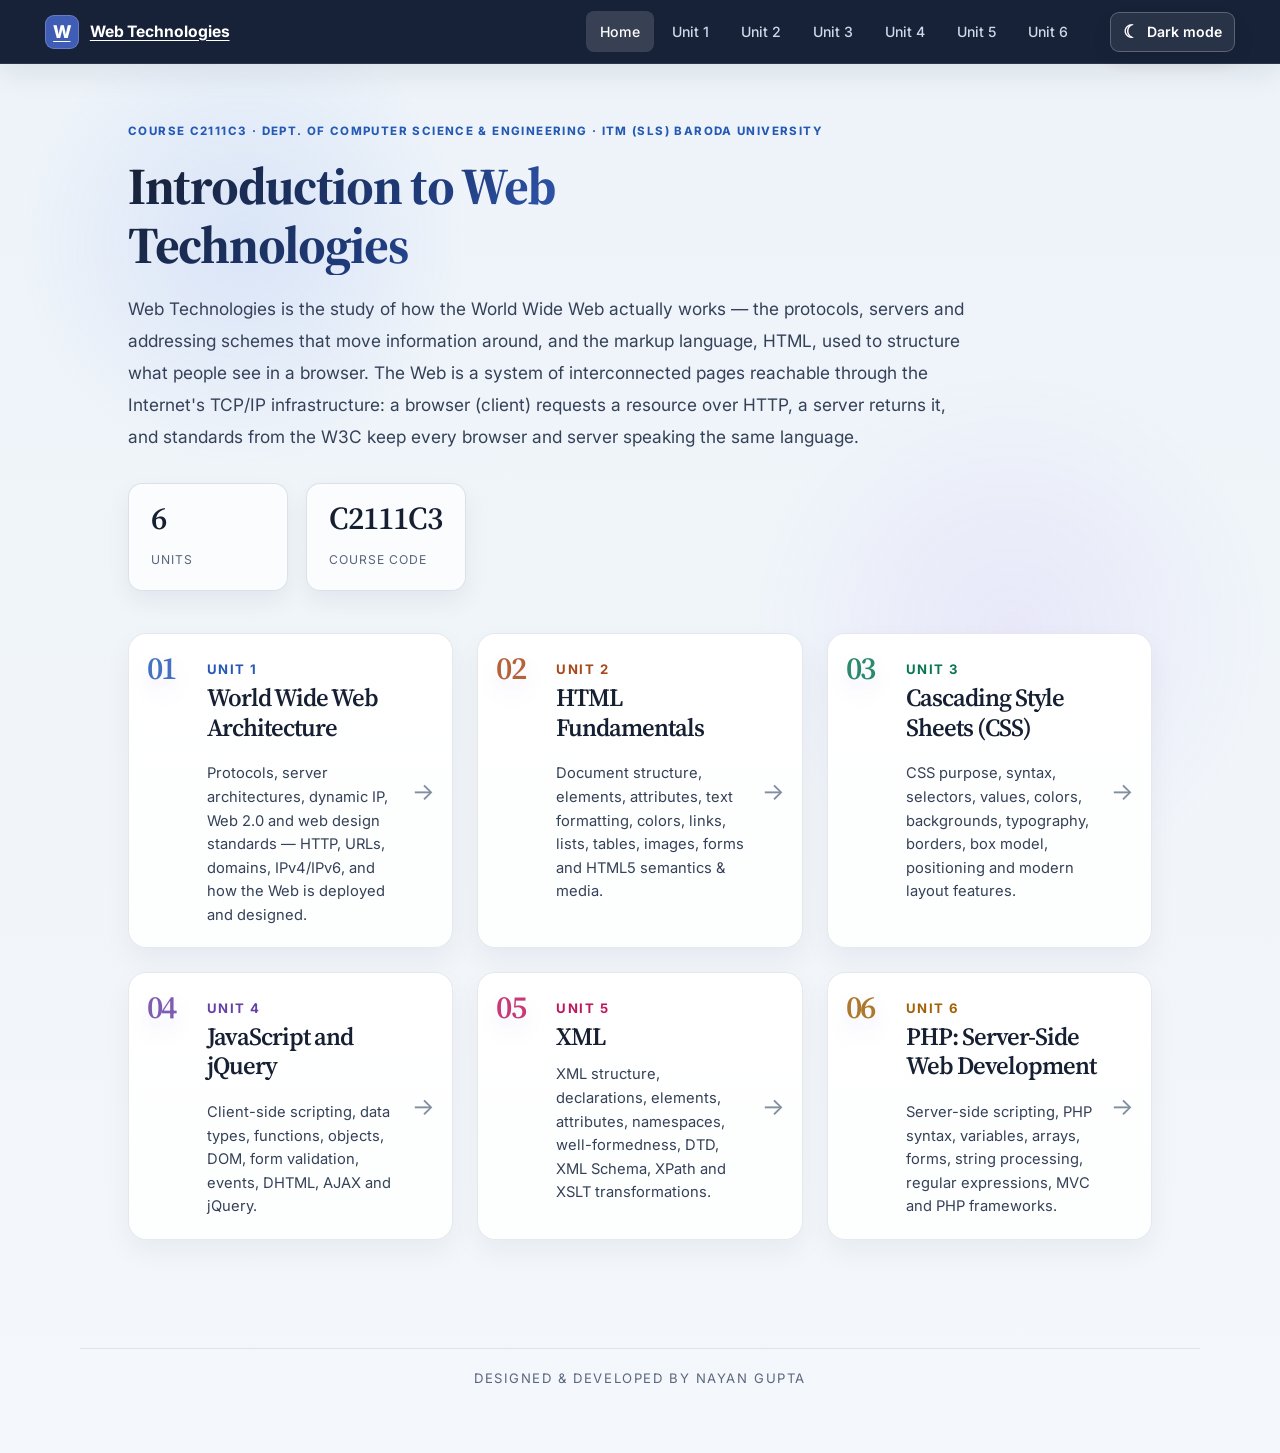
==== commit 2776dd00: "new version" ====
--- a/index.html
+++ b/index.html
@@ -5,14 +5,16 @@
 <meta charset="utf-8"/>
 <meta content="width=device-width, initial-scale=1, viewport-fit=cover" name="viewport"/>
 <title>Web Technologies — Course Notes</title>
-<meta name="description" content="Course notes for Web Technologies (C2111C3) — covering WWW Architecture, HTML, CSS and JavaScript across 4 units."/>
+<meta name="description" content="Course notes for Web Technologies (C2111C3) — covering WWW Architecture, HTML, CSS, JavaScript, XML and PHP across 6 units."/>
 <link href="favicon.ico" rel="icon" type="image/x-icon"/>
 <link href="https://fonts.googleapis.com" rel="preconnect"/>
 <link crossorigin="" href="https://fonts.gstatic.com" rel="preconnect"/>
 <link href="https://fonts.googleapis.com/css2?family=Source+Serif+4:opsz,wght@8..60,500;8..60,600;8..60,700&amp;family=Inter:wght@400;500;600;700&amp;display=swap" rel="stylesheet"/>
 <link href="style.css" rel="stylesheet"/>
+<script>(function(w,d,s,l,i){w[l]=w[l]||[];w[l].push({'gtm.start':new Date().getTime(),event:'gtm.js'});var f=d.getElementsByTagName(s)[0],j=d.createElement(s),dl=l!=='dataLayer'?'&l='+l:'';j.async=true;j.src='https://www.googletagmanager.com/gtm.js?id='+i+dl;f.parentNode.insertBefore(j,f);})(window,document,'script','dataLayer','GTM-NMCQTJPJ');</script>
 </head>
 <body>
+<noscript><iframe src="https://www.googletagmanager.com/ns.html?id=GTM-NMCQTJPJ" height="0" width="0" style="display:none;visibility:hidden" title="Google Tag Manager"></iframe></noscript>
 <header class="topbar">
 <a class="brand" href="index.html" aria-label="Web Technologies home"><span class="brand-mark" aria-hidden="true">W</span><span class="brand-name">Web Technologies</span></a>
 <div class="navgrp">
@@ -21,6 +23,8 @@
 <a class="navlink" href="unit2.html" id="nav-unit2">Unit 2</a>
 <a class="navlink" href="unit3.html" id="nav-unit3">Unit 3</a>
 <a class="navlink" href="unit4.html" id="nav-unit4">Unit 4</a>
+<a class="navlink" href="unit5.html" id="nav-unit5">Unit 5</a>
+<a class="navlink" href="unit6.html" id="nav-unit6">Unit 6</a>
 <button class="theme-toggle" id="themeToggle" type="button" aria-pressed="false" aria-label="Switch to dark mode"><span class="theme-icon" aria-hidden="true">☾</span><span class="theme-label">Dark mode</span></button>
 </div>
 </header>
@@ -32,7 +36,7 @@
 <h1>Introduction to Web Technologies</h1>
 <p class="lede">Web Technologies is the study of how the World Wide Web actually works — the protocols, servers and addressing schemes that move information around, and the markup language, HTML, used to structure what people see in a browser. The Web is a system of interconnected pages reachable through the Internet's TCP/IP infrastructure: a browser (client) requests a resource over HTTP, a server returns it, and standards from the W3C keep every browser and server speaking the same language.</p>
 <div class="stats-row">
-<div><strong>4</strong><span>Units</span></div>
+<div><strong>6</strong><span>Units</span></div>
 <div><strong>C2111C3</strong><span>Course code</span></div>
 </div>
 <div class="unit-list">
@@ -56,6 +60,8 @@
 </a>
 <a class="unit-row c3" href="unit3.html"><span class="num">03</span><span class="body"><span class="eyebrow">Unit 3</span><h2>Cascading Style Sheets (CSS)</h2><p>CSS purpose, syntax, selectors, values, colors, backgrounds, typography, borders, box model, positioning and modern layout features.</p></span><span class="arrow">→</span></a>
 <a class="unit-row c4" href="unit4.html"><span class="num">04</span><span class="body"><span class="eyebrow">Unit 4</span><h2>JavaScript and jQuery</h2><p>Client-side scripting, data types, functions, objects, DOM, form validation, events, DHTML, AJAX and jQuery.</p></span><span class="arrow">→</span></a>
+<a class="unit-row c5" href="unit5.html"><span class="num">05</span><span class="body"><span class="eyebrow">Unit 5</span><h2>XML</h2><p>XML structure, declarations, elements, attributes, namespaces, well-formedness, DTD, XML Schema, XPath and XSLT transformations.</p></span><span class="arrow">→</span></a>
+<a class="unit-row c6" href="unit6.html"><span class="num">06</span><span class="body"><span class="eyebrow">Unit 6</span><h2>PHP: Server-Side Web Development</h2><p>Server-side scripting, PHP syntax, variables, arrays, forms, string processing, regular expressions, MVC and PHP frameworks.</p></span><span class="arrow">→</span></a>
 </div>
 </div>
 <footer class="home-footer">Designed &amp; developed by Nayan Gupta</footer>
--- a/style.css
+++ b/style.css
@@ -9,7 +9,7 @@
 
   --bg:#f4f6f9; --surface:#ffffff; --surface-2:#f8fafc;
   --ink:#0f172a; --ink-soft:#334155; --muted:#64748b;
-  --linace:#e2e8f0; --line-strong:#cbd5e1;
+  --line:#e2e8f0; --line-strong:#cbd5e1;
 
   --nav:#0b1220; --nav-line:#1b2740; --nav-ink:#e2e8f0; --nav-muted:#94a3b8;
 
@@ -41,6 +41,8 @@
 #unit2{--c:var(--u2);--c-soft:var(--u2-soft);--c-ink:#8a3410}
 #unit3{--c:var(--u3);--c-soft:var(--u3-soft);--c-ink:#065f46}
 #unit4{--c:var(--u4);--c-soft:var(--u4-soft);--c-ink:#5b21b6}
+#unit5{--c:var(--u5);--c-soft:var(--u5-soft);--c-ink:var(--u5-ink)}
+#unit6{--c:var(--u6);--c-soft:var(--u6-soft);--c-ink:var(--u6-ink)}
 
 /* =========================================================
    Top bar
@@ -80,6 +82,8 @@
 .unit-row.c2{--c:var(--u2);--c-soft:var(--u2-soft)}
 .unit-row.c3{--c:var(--u3);--c-soft:var(--u3-soft)}
 .unit-row.c4{--c:var(--u4);--c-soft:var(--u4-soft)}
+.unit-row.c5{--c:var(--u5);--c-soft:var(--u5-soft)}
+.unit-row.c6{--c:var(--u6);--c-soft:var(--u6-soft)}
 .unit-row:hover{transform:translateY(-3px);box-shadow:var(--shadow-md);border-color:var(--line-strong)}
 .unit-row .num{font-family:var(--font-serif);font-size:1.9rem;font-weight:600;color:var(--c);opacity:.85;width:42px;flex-shrink:0;font-variant-numeric:tabular-nums;line-height:1.1}
 .unit-row .body{flex:1;min-width:0}
@@ -191,6 +195,22 @@
 .demo-status{margin:12px 0 0;font-size:.9rem;font-weight:600;color:var(--c-ink)}
 .demo-pane p:last-child{margin-bottom:0}
 
+.demo-panel{margin:18px 0;padding:18px;background:var(--surface);border:1px solid var(--line);border-radius:var(--radius);box-shadow:var(--shadow-sm)}
+.demo-panel>p:first-child{margin-top:0}
+.demo-panel>p:last-child{margin-bottom:0}
+.demo-panel form{display:grid;gap:10px}
+.demo-panel form label{font-size:.92rem;font-weight:600;color:var(--ink)}
+.demo-panel form input{width:100%;min-height:44px;padding:10px 12px;border:1px solid var(--line-strong);border-radius:8px;background:var(--surface);color:var(--ink);font:inherit}
+.demo-panel form p{margin:0;font-size:.9rem}
+.demo-btn{display:inline-flex;align-items:center;justify-content:center;min-height:42px;padding:9px 16px;border:1px solid var(--c);border-radius:8px;background:var(--c);color:#fff;font:600 .9rem var(--font-sans);cursor:pointer;transition:filter .15s ease,transform .1s ease}
+.demo-btn:hover{filter:brightness(1.08)}
+.demo-btn:active{transform:translateY(1px)}
+.demo-btn.secondary{background:var(--c-soft);border-color:transparent;color:var(--c-ink)}
+.validation-success{color:#087653;font-weight:600}
+.validation-error{color:#b91c1c;font-weight:600}
+.jquery-message.is-highlighted{padding:10px 12px;border-left:4px solid var(--c);border-radius:4px;background:var(--c-soft);color:var(--c-ink)}
+.muted-note{color:var(--muted);font-size:.86rem}
+
 .btn{font-family:var(--font-sans);font-size:.86rem;font-weight:600;color:#fff;background:var(--c);border:1px solid var(--c);border-radius:8px;padding:9px 16px;cursor:pointer;transition:filter .15s ease,transform .1s ease}
 .btn:hover{filter:brightness(1.08)}
 .btn:active{transform:translateY(1px)}
@@ -202,6 +222,10 @@
 .demo-form label{display:block;font-weight:600;color:var(--ink);font-size:.88rem;margin:0 0 6px}
 .demo-form input{width:100%;font-family:var(--font-sans);font-size:.92rem;padding:10px 12px;border:1px solid var(--line-strong);border-radius:8px;margin-bottom:14px;background:#fff;color:var(--ink)}
 .demo-form input:focus{outline:2px solid var(--c);outline-offset:1px;border-color:var(--c)}
+.demo-pane label{display:block;font-weight:600;color:var(--ink);font-size:.88rem;margin:0 0 6px}
+.demo-pane textarea{width:100%;min-height:260px;resize:vertical;font-family:var(--font-mono);font-size:.78rem;line-height:1.55;padding:12px;border:1px solid var(--line-strong);border-radius:8px;background:var(--surface);color:var(--ink);tab-size:2}
+.demo-pane textarea:focus{outline:2px solid var(--c);outline-offset:1px;border-color:var(--c)}
+.demo-pane iframe{width:100%;min-height:260px;border:1px solid var(--line);border-radius:8px;background:var(--surface)}
 .demo-form .demo-status{margin:0 0 12px;font-weight:500;color:var(--ink-soft)}
 .demo-form .demo-status.bad{color:#b91c1c;font-weight:600}
 .demo-form .demo-status.good{color:var(--c-ink);font-weight:600}
@@ -391,6 +415,12 @@
   --u3-soft:#e8f6f0;
   --u4:#6741a5;
   --u4-soft:#f1edfb;
+  --u5:#be185d;
+  --u5-soft:#fce7f3;
+  --u5-ink:#9d174d;
+  --u6:#a16207;
+  --u6-soft:#fef3c7;
+  --u6-ink:#854d0e;
   --radius:12px;
   --shadow-sm:0 1px 3px rgba(23,32,51,.05);
 }
@@ -662,6 +692,8 @@
   --bg:#101522;--surface:#171f2e;--surface-2:#202a3b;--ink:#f0f4fb;--ink-soft:#d0d9e7;--muted:#aab7ca;--line:#303c50;--line-strong:#495970;
   --accent:#91b8ff;--accent-ink:#c1d6ff;--accent-soft:#1d3150;
   --u2:#ffb58e;--u2-soft:#3b281f;--u3:#74d9b0;--u3-soft:#19382f;--u4:#c4a7ff;--u4-soft:#302547;
+  --u5:#f9a8d4;--u5-soft:#4a2638;--u5-ink:#fbcfe8;
+  --u6:#facc15;--u6-soft:#453d1f;--u6-ink:#fde68a;
   background:var(--bg);color:var(--ink-soft)
 }
 body.dark-mode .topbar{background:#0b1020;border-color:#263147}
@@ -683,6 +715,7 @@
 body.dark-mode tbody tr:hover td{background:#202b3d}
 body.dark-mode .callout{background:#1b2a40;border-color:#344a6b;color:var(--ink-soft)}
 body.dark-mode input,body.dark-mode select,body.dark-mode textarea{background:#111827;color:#f3f6fc;border-color:var(--line-strong)}
+body.dark-mode .demo-pane textarea,body.dark-mode .demo-pane iframe{background:#111827;color:#f3f6fc}
 body.dark-mode .dom-card,body.dark-mode .dhtml-card,body.dark-mode .pos-box,body.dark-mode .bm-wrap{background:#202b3e;color:var(--ink-soft);border-color:var(--line)}
 body.dark-mode footer{color:var(--muted);border-color:var(--line)}
 body.dark-mode a:not(.unit-row):not(.navlink){color:#a9c7ff}
@@ -825,6 +858,8 @@
   display:inline-block;
   margin-bottom:8px;
 }
+.unit-row.c5 .body h2{display:block}
+.unit-row.c5 .body .eyebrow,.unit-row.c6 .body .eyebrow{color:var(--c)}
 .unit-row .body h2::after{
   content:"";
   position:absolute;
@@ -979,6 +1014,15 @@
 body.dark-mode .progress{background:linear-gradient(90deg,#7dd3fc,#93c5fd,#a78bfa)}
 body.dark-mode .theme-toggle{background:#293752;border-color:#526685}
 body.dark-mode .progress{background:#91b8ff}
+
+@media (min-width:1100px){
+  .unit-list{grid-template-columns:repeat(3,minmax(0,1fr));gap:24px}
+  .unit-row{margin-bottom:0;padding:20px 18px;gap:12px}
+  .unit-row .num{font-size:2rem;width:48px;min-width:48px}
+  .unit-row .body .eyebrow{font-size:.82rem;margin-right:6px}
+  .unit-row .body h2{font-size:1.55rem;line-height:1.2}
+  .unit-row .body p{font-size:.92rem;line-height:1.6}
+}
 
 /* =========================================================
    Mobile-Responsive Overhaul
@@ -1107,7 +1151,7 @@
     align-items: center;
   }
   .topbar .brand  { flex: 0 0 auto; }
-  .theme-toggle   { order: 2; margin-left: auto; font-size: .82rem; padding: 7px 10px; min-height: 38px; }
+  .theme-toggle   { order: 2; width: auto; min-width: 40px; margin: 0 0 0 auto; font-size: .82rem; padding: 7px 10px; min-height: 38px; }
   .theme-label    { display: none; }
   .nav-toggle     { display: inline-flex; order: 3; }
 
